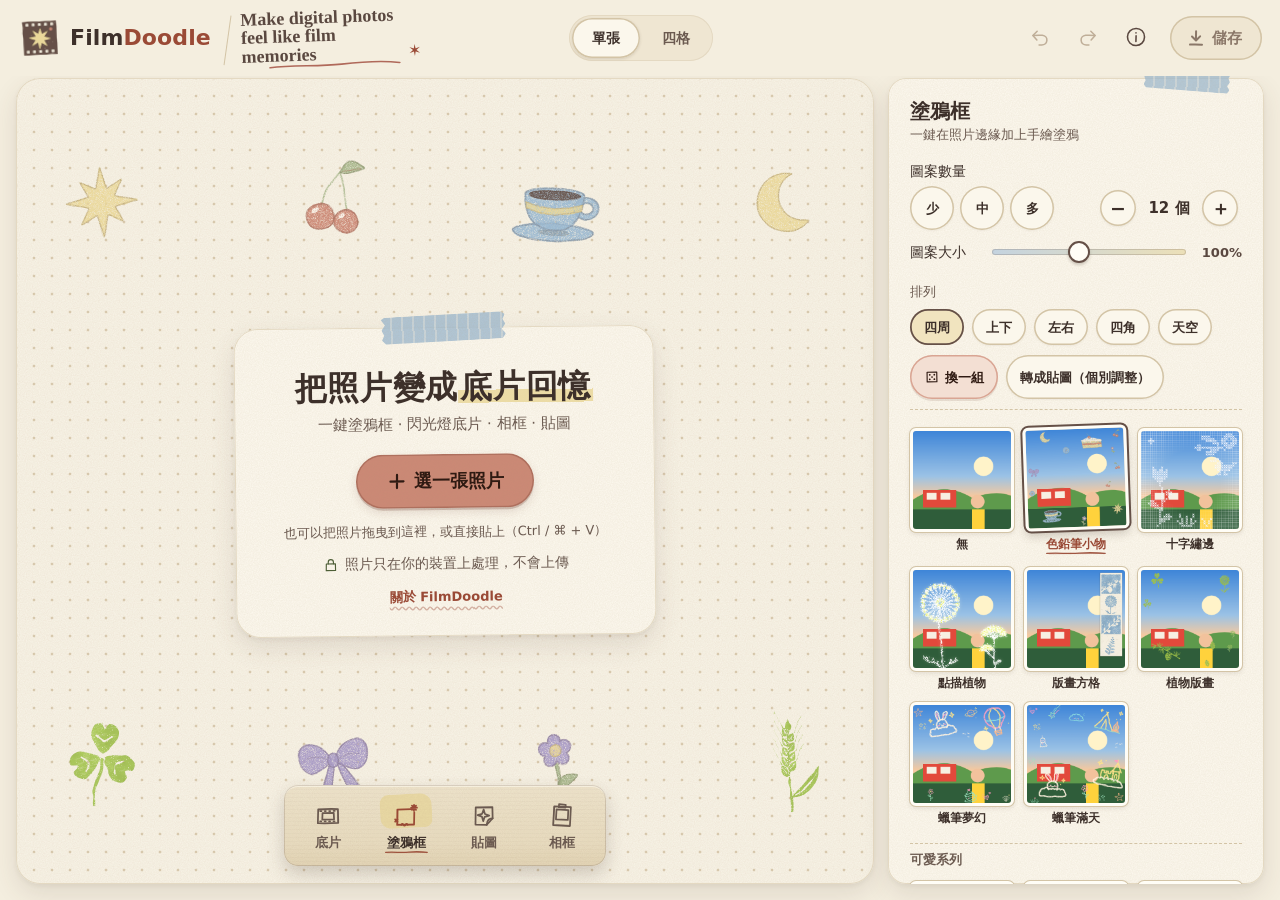
==== film/index.html @ e1dd4614 "Doodle panel on one page with few/medium/many amounts; main tools join the bottom tray on desktop; f" ====
<!doctype html>
<html lang="zh-Hant">
<head>
<meta charset="utf-8">
<meta name="viewport" content="width=device-width, initial-scale=1, viewport-fit=cover">
<meta http-equiv="Content-Security-Policy" content="default-src 'self'; script-src 'self'; style-src 'self' https://fonts.googleapis.com; font-src https://fonts.gstatic.com; img-src 'self' blob: data:; connect-src 'self' https://fonts.googleapis.com https://fonts.gstatic.com; worker-src 'self'; manifest-src 'self'; object-src 'none'; base-uri 'self'; form-action 'none'">
<meta name="referrer" content="no-referrer">
<title>FilmDoodle · 底片塗鴉機</title>
<meta name="description" content="上傳照片，一鍵加上可愛的手繪塗鴉框、閃光燈底片色調、底片相框、四格拍貼，再用紙膠帶像做手帳一樣裝飾。照片只在你的裝置上處理，不會上傳。">
<meta name="theme-color" content="#f4eedf">
<link rel="manifest" href="manifest.webmanifest">
<link rel="icon" href="icons/favicon.svg" type="image/svg+xml">
<link rel="apple-touch-icon" href="icons/apple-touch-icon.png">
<meta name="apple-mobile-web-app-capable" content="yes">
<meta name="mobile-web-app-capable" content="yes">
<meta name="apple-mobile-web-app-status-bar-style" content="default">
<meta name="apple-mobile-web-app-title" content="FilmDoodle">
<link rel="preconnect" href="https://fonts.googleapis.com">
<link rel="preconnect" href="https://fonts.gstatic.com" crossorigin>
<link rel="stylesheet" href="https://fonts.googleapis.com/css2?family=DynaPuff:wght@500;700&family=Chiron+GoRound+TC:wght@500;700&family=Caveat:wght@600&display=swap">
<link rel="stylesheet" href="style.css">
<script type="module" src="js/app.js"></script>
</head>
<body>
<div class="app" id="app" data-has-photo="false" data-mode="single">

  <header class="topbar">
    <a class="brand" href="./" aria-label="FilmDoodle 首頁">
      <svg class="brand-mark" viewBox="0 0 40 40" aria-hidden="true">
        <defs><filter id="bmPrint" x="-4%" y="-4%" width="108%" height="108%"><feTurbulence type="fractalNoise" baseFrequency="1.3" numOctaves="2" seed="5" result="n"/><feDisplacementMap in="SourceGraphic" in2="n" scale="1.2" xChannelSelector="R" yChannelSelector="G" result="d"/><feColorMatrix in="n" values="0 0 0 0 0  0 0 0 0 0  0 0 0 0 0  0 0 0 -3.2 3.4" result="s"/><feComposite in="d" in2="s" operator="in"/></filter></defs>
        <g filter="url(#bmPrint)">
          <path class="bm-block" d="M2.7 3.4L8.5 3.1L14.6 3.3L20.0 3.4L25.6 3.2L31.1 3.5L36.7 3.3L37.1 9.2L36.9 14.2L36.8 20.3L37.1 25.7L37.0 31.0L36.9 37.0L31.0 36.6L25.7 36.9L19.7 36.7L14.6 36.8L8.4 36.9L3.3 36.7L3.3 30.9L3.2 25.9L3.3 20.0L2.8 14.7L3.3 9.1Z"/>
          <g class="bm-holes"><rect x="6.25" y="5.3" width="2.7" height="2.5" rx=".5"/><rect x="12.45" y="5.3" width="2.7" height="2.5" rx=".5"/><rect x="18.65" y="5.3" width="2.7" height="2.5" rx=".5"/><rect x="24.85" y="5.3" width="2.7" height="2.5" rx=".5"/><rect x="31.05" y="5.3" width="2.7" height="2.5" rx=".5"/><rect x="6.25" y="32.3" width="2.7" height="2.5" rx=".5"/><rect x="12.45" y="32.3" width="2.7" height="2.5" rx=".5"/><rect x="18.65" y="32.3" width="2.7" height="2.5" rx=".5"/><rect x="24.85" y="32.3" width="2.7" height="2.5" rx=".5"/><rect x="31.05" y="32.3" width="2.7" height="2.5" rx=".5"/></g>
          <path class="bm-star" d="M20.6 9.9L22.1 15.9L28.1 13.2L24.3 18.8L31.2 21.0L24.2 22.4L27.2 28.4L21.6 24.9L19.3 31.6L17.9 24.5L11.6 27.7L15.5 21.9L8.7 19.6L15.9 18.3L12.8 12.2L18.4 15.8Z"/>
          <circle class="bm-dot" cx="31.2" cy="11.6" r="1.5"/>
        </g>
      </svg>
      <span class="brand-name">Film<b>Doodle</b></span>
      <span class="tagline">Make digital photos feel like film memories <span aria-hidden="true">✶</span></span>
    </a>
    <div class="mode-switch" role="tablist" aria-label="模式">
      <button type="button" role="tab" data-mode="single" aria-selected="true">單張</button>
      <button type="button" role="tab" data-mode="four" aria-selected="false">四格</button>
    </div>
    <div class="top-actions">
      <button class="icon-btn" id="btnUndo" type="button" aria-label="復原" title="復原（Ctrl / ⌘ + Z）" disabled>
        <svg viewBox="0 0 24 24" aria-hidden="true"><path d="M8.6 14.2L4.2 9.3L8.9 4.6"/><path d="M4.6 9.2C8.6 8.9 12 8.8 14.6 9.1C17.9 9.5 19.7 12 19.5 14.6C19.3 17.5 16.9 19.6 13.9 19.6H11"/></svg>
      </button>
      <button class="icon-btn" id="btnRedo" type="button" aria-label="重做" title="重做（Shift + Ctrl / ⌘ + Z）" disabled>
        <svg viewBox="0 0 24 24" aria-hidden="true"><path d="M15.4 14.2L19.8 9.3L15.1 4.6"/><path d="M19.4 9.2C15.4 8.9 12 8.8 9.4 9.1C6.1 9.5 4.3 12 4.5 14.6C4.7 17.5 7.1 19.6 10.1 19.6H13"/></svg>
      </button>
      <button class="icon-btn desktop-only" id="btnInfo" type="button" aria-label="關於 FilmDoodle" title="關於 FilmDoodle">
        <svg viewBox="0 0 24 24" aria-hidden="true"><path d="M12 2.7C17.3 2.5 21.4 6.6 21.3 12.1C21.2 17.4 17.2 21.4 11.9 21.3C6.6 21.2 2.6 17.1 2.7 11.8C2.8 6.7 6.8 2.8 12 2.7Z"/><path d="M12.1 10.8L11.9 17M12 7.4v.1"/></svg>
      </button>
      <button class="primary-btn" id="btnSave" type="button" disabled>
        <svg viewBox="0 0 24 24" aria-hidden="true"><path d="M12.1 3.8L11.9 14.8M7.2 10.2L12 15L16.9 10M4.8 19.9C9.6 19.6 14.4 19.7 19.2 20"/></svg>
        <span>儲存</span>
      </button>
    </div>
  </header>

  <main class="workspace">
    <!-- 主要編輯（電腦：左側直排；手機：底部導覽） -->
    <nav class="rail tabs" role="tablist" aria-label="主要編輯">
      <button role="tab" type="button" data-tab="film" aria-selected="true">
        <svg viewBox="0 0 24 24" aria-hidden="true"><path d="M3.6 6.4C9 6 15 5.8 20.5 6.1L20.8 17.9C15 18.3 9.2 18.4 3.3 18.2Z"/><path d="M7.3 9.6L16.9 9.3L17.2 14.9L7.1 15.2Z"/><path d="M5.4 7.9h.9M9.2 7.8h.9M13 7.8h.9M16.8 7.7h.9M5.3 16.7h.9M9.1 16.7h.9M12.9 16.6h.9M16.7 16.5h.9"/><path class="re" d="M4.1 6.9C9.4 6.5 14.9 6.4 20.1 6.7M20.4 7.4L20.3 17.3"/></svg>
        <span>底片</span></button>
      <button role="tab" type="button" data-tab="doodle" aria-selected="false">
        <svg viewBox="0 0 24 24" aria-hidden="true"><path d="M4.6 6.6L16.6 6.2M19.1 8.9L18.9 19.3L4.4 19.7L4.6 6.6"/><path d="M18.9 2.4L18.8 7.6M16.3 5L21.4 4.9M17.1 3.2L20.6 6.8M20.6 3.2L17.1 6.7"/><path d="M2.7 14.9l2 2M4.7 14.9l-2 2"/><path d="M8 19.6c.6-1 1.2-1 1.8 0s1.2 1 1.8 0 1.2-1 1.8 0"/><path class="re" d="M5.1 7.1L5 19.1M5 19.2L18.4 18.8"/></svg>
        <span>塗鴉框</span></button>
      <button role="tab" type="button" data-tab="sticker" aria-selected="false">
        <svg viewBox="0 0 24 24" aria-hidden="true"><path d="M4.9 4.7L19.2 4.4L19.4 14.1C17.6 16 16.1 17.7 14.3 19.6L4.7 19.4Z"/><path d="M19.4 14.1C16.7 13.9 14.6 15.4 14.3 19.6"/><path d="M11.7 6.4L12.8 10.3L16.5 11.6L12.6 12.7L11.3 16.4L10.2 12.5L6.5 11.2L10.4 10.1Z"/><path class="re" d="M5.4 5.1L18.8 4.9"/></svg>
        <span>貼圖</span></button>
      <button role="tab" type="button" data-tab="frame" aria-selected="false">
        <svg viewBox="0 0 24 24" aria-hidden="true"><path d="M5.4 3.7L19.6 4.4L18.8 20.6L4.4 19.8Z"/><path d="M7.3 6.4L17.4 6.9L17 15.4L6.8 14.9Z"/><path d="M9.5 1.9L15.2 2.4L15 4.9L9.3 4.5Z"/><path class="re" d="M5 4.3L4.7 19.3M5.1 19.4L18.4 20.1"/></svg>
        <span>相框</span></button>
    </nav>

    <section class="stage" id="stage" aria-label="照片預覽">
      <div class="empty" id="empty">
        <canvas class="deco" id="decoCanvas" aria-hidden="true"></canvas>
        <div class="empty-card">
          <div class="empty-single">
            <h1>把照片變成<span>底片回憶</span></h1>
            <p>一鍵塗鴉框 · 閃光燈底片 · 相框 · 貼圖</p>
            <button class="primary-btn big" id="btnPick" type="button">
              <svg viewBox="0 0 24 24" aria-hidden="true"><path d="M12.1 4.8L11.9 19.2M4.9 12.1L19.1 11.9"/></svg>
              <span>選一張照片</span>
            </button>
          </div>
          <div class="empty-four">
            <h1>四格<span>拍貼</span></h1>
            <p>選 4 張照片，排成一條或田字格</p>
            <button class="primary-btn big" id="btnPickFour" type="button">
              <svg viewBox="0 0 24 24" aria-hidden="true"><path d="M5.3 3.2L18.8 3L19 20.9L5.1 21Z"/><path d="M5.2 7.6L18.9 7.4M5.2 12.1L18.9 12M5.1 16.6L19 16.5"/></svg>
              <span>選 4 張照片</span>
            </button>
          </div>
          <p class="hint desktop-only">也可以把照片拖曳到這裡，或直接貼上（Ctrl / ⌘ + V）</p>
          <p class="privacy">
            <svg viewBox="0 0 24 24" aria-hidden="true"><path d="M5.2 10.2L18.8 10L19 19.9L5 20.1Z"/><path d="M8.1 10.1V7.6C8.1 5.2 9.9 3.6 12 3.6C14.2 3.6 15.9 5.3 15.9 7.5V10"/></svg>
            照片只在你的裝置上處理，不會上傳
          </p>
          <button class="link-btn" id="btnAbout" type="button">關於 FilmDoodle</button>
        </div>
      </div>

      <canvas class="view" id="view" hidden></canvas>

      <div class="stage-tools" id="stageTools" hidden>
        <button class="chip-btn" id="btnCompare" type="button" aria-label="按住看原圖">
          <svg viewBox="0 0 24 24" aria-hidden="true"><path d="M12 3.6C16.8 3.4 20.6 7.2 20.5 12.1C20.4 16.8 16.7 20.5 11.9 20.4C7.2 20.3 3.5 16.6 3.6 11.9C3.7 7.3 7.3 3.7 12 3.6Z"/><path d="M12 3.6L11.9 20.4"/><path class="re" d="M13.5 7.1L17.4 5.8M13.4 10.6L19.7 8.6M13.3 14.1L20.2 12M13.3 17.6L18.9 15.8"/></svg>
          <span>按住看原圖</span>
        </button>
      </div>

      <div class="sticker-bar" id="stickerBar" hidden>
        <div class="sticker-actions">
          <button type="button" data-act="color" id="actColor"><span class="color-dot" id="actColorDot"></span><span>顏色</span></button>
          <button type="button" data-act="flip"><svg viewBox="0 0 24 24" aria-hidden="true"><path d="M12 3.2L12.1 20.8"/><path d="M8.2 7.1L3.3 12L8.1 16.9Z"/><path d="M15.8 7.1L20.7 12L15.9 16.9Z"/></svg><span>翻轉</span></button>
          <button type="button" data-act="dup"><svg viewBox="0 0 24 24" aria-hidden="true"><path d="M8.3 8.2L19.8 8L20 19.8L8.1 20Z"/><path d="M15.9 7.9V4.2L4.2 4.1L4.1 15.9H7.9"/></svg><span>複製</span></button>
          <button type="button" data-act="front"><svg viewBox="0 0 24 24" aria-hidden="true"><path d="M12.1 19.3L11.9 5.1M6.1 10.9L12 5L17.9 11"/></svg><span>最上層</span></button>
          <button type="button" data-act="del" class="danger"><svg viewBox="0 0 24 24" aria-hidden="true"><path d="M4.9 7.1C9.6 6.9 14.4 6.9 19.1 7.1M9.9 6.9V4.5L14.1 4.4V6.9M6.9 7.2L8.1 19.9L15.9 20L17.1 7.2"/></svg><span>刪除</span></button>
          <button type="button" data-act="done" class="ok"><svg viewBox="0 0 24 24" aria-hidden="true"><path d="M5 12.6L9.4 17.1L19.1 7.3"/></svg><span>完成</span></button>
        </div>
        <div class="swatches small" id="stickerColors" role="radiogroup" aria-label="貼圖顏色" hidden></div>
      </div>

      <!-- 快速創作：漂浮文具工具列（按鈕由 app.js 依使用者的順序產生） -->
      <div class="stationery-dock">
        <div class="stationery" id="stationery" role="toolbar" aria-label="文具工具列"></div>
      </div>
    </section>

    <aside class="panel" id="panel">
      <div class="panel-head">
        <h2 id="panelTitle">底片</h2>
        <p id="panelHint"></p>
        <button class="panel-close" id="btnPanelClose" type="button" aria-label="收起面板，讓照片大一點">
          <svg viewBox="0 0 24 24" aria-hidden="true"><path d="M6 7.2L12 12.1L18 7M6 13.1L12 18L18 12.9"/></svg><span>收起</span></button>
      </div>
      <div class="tab-body">
        <!-- 底片：底片色調＋常用調整，其他收進「更多」 -->
        <section class="pane" data-pane="film" role="tabpanel">
          <div class="cards" id="presetList"></div>
          <label class="slider">
            <span class="s-label">濃淡</span>
            <input type="range" min="0" max="100" value="100" data-adj="intensity">
            <output>100</output>
          </label>
          <div id="sliderMain" class="slider-list"></div>
          <details class="more">
            <summary>更多調整</summary>
            <div id="sliderMore" class="slider-list"></div>
            <div class="sub">
              <span class="sub-label">漏光樣式</span>
              <div class="chips" id="leakStyles"></div>
            </div>
            <button class="link-btn" id="btnResetAdj" type="button">全部重設</button>
          </details>
          <p class="note">色調為一般底片風格的模擬，非任何廠商官方數值。</p>
        </section>

        <!-- 塗鴉框 -->
        <section class="pane" data-pane="doodle" role="tabpanel" hidden>
          <!-- 選了款式之後的調整（放在最上面，不用捲下去找） -->
          <div class="doodle-opts" id="doodleOpts" hidden>
            <div class="count-row">
              <span class="s-label">圖案數量</span>
              <div class="chips count-presets" id="doodleAmounts" role="radiogroup" aria-label="圖案數量"></div>
              <button class="round-btn" type="button" id="doodleLess" aria-label="少一點">−</button>
              <output id="doodleCountOut" aria-live="polite">20 個</output>
              <button class="round-btn" type="button" id="doodleMore" aria-label="多一點">＋</button>
            </div>
            <label class="slider">
              <span class="s-label">圖案大小</span>
              <input type="range" min="60" max="150" value="100" id="doodleScale">
              <output>100%</output>
            </label>
            <label class="slider">
              <span class="s-label">霓虹光暈</span>
              <input type="range" min="0" max="100" value="0" id="doodleGlow">
              <output>0</output>
            </label>
            <div class="sub" id="doodleLayoutRow">
              <span class="sub-label">排列</span>
              <div class="chips" id="doodleLayouts"></div>
            </div>
            <div class="sub doodle-actions">
              <button class="chip strong" type="button" id="btnDoodleShuffle"><svg viewBox="0 0 24 24" aria-hidden="true"><path d="M4.6 4.9L19.1 4.6L19.4 19.2L4.8 19.4Z"/><path class="pip" d="M8.6 8.7h.1M15.4 8.6h.1M12 12h.1M8.6 15.4h.1M15.5 15.3h.1"/></svg>換一組</button>
              <button class="chip" type="button" id="btnDoodleEdit">轉成貼圖（個別調整）</button>
            </div>
          </div>
          <div class="cards wrap" id="doodleList"></div>
        </section>

        <!-- 貼圖 -->
        <section class="pane" data-pane="sticker" role="tabpanel" hidden>
          <div class="sticker-tools">
            <label class="toggle chip">
              <input type="checkbox" id="glow" checked>
              <span>霓虹光暈</span>
            </label>
            <button class="chip" type="button" id="btnClearStickers">清除全部</button>
          </div>
          <div class="chips" id="stickerCats"></div>
          <div class="sticker-grid" id="stickerGrid"></div>
          <p class="note">想用自己的圖？按文具列的「新增」。紙膠帶也在文具列。</p>
        </section>

        <!-- 相框（單張）／排法（四格）＋日期戳記 -->
        <section class="pane" data-pane="frame" role="tabpanel" hidden>
          <div data-only="single">
            <div class="cards frames" id="frameList"></div>
            <div class="frame-opts" id="frameOpts">
              <div class="sub" id="optColor">
                <span class="sub-label">相框顏色</span>
                <div class="swatches" id="frameColors" role="radiogroup" aria-label="相框顏色"></div>
              </div>
              <div class="sub" id="optCropLink" hidden>
                <span class="sub-label">照片</span>
                <button class="chip" type="button" data-goto="crop">用「裁切」調整大小、角度、取景</button>
              </div>
            </div>
          </div>
          <div data-only="four" hidden>
            <div class="sub">
              <span class="sub-label">排法</span>
              <div class="chips" id="fourLayouts"></div>
            </div>
            <div class="sub">
              <span class="sub-label">照片</span>
              <button class="chip" type="button" data-goto="crop">用「裁切」調整每一格的大小、角度</button>
            </div>
          </div>
          <div class="sub" id="optPaper">
            <span class="sub-label" id="paperLabel">相紙</span>
            <div class="swatches papers" id="paperList" role="radiogroup" aria-label="紙張樣式"></div>
          </div>

          <div class="date-block">
            <label class="switch-row">
              <span><b>相機日期</b><small>拋棄式相機印在角落的橘色日期</small></span>
              <input type="checkbox" id="dateOn" role="switch">
            </label>
            <div class="sub">
              <span class="sub-label">大小</span>
              <div class="chips" id="dateSizes"></div>
            </div>
            <div class="sub">
              <span class="sub-label">顏色</span>
              <div class="chips" id="dateColors"></div>
            </div>
            <details class="more">
              <summary>更多：格式、位置、日期</summary>
              <div class="sub">
                <span class="sub-label">格式</span>
                <div class="chips" id="dateFormats"></div>
              </div>
              <div class="sub">
                <span class="sub-label">位置</span>
                <div class="chips" id="datePos"></div>
              </div>
              <div class="date-row">
                <input type="date" id="dateValue" aria-label="日期">
                <button class="chip" type="button" id="btnDatePhoto">用拍攝日期</button>
              </div>
            </details>
          </div>
        </section>

        <!-- 文具：新增 -->
        <section class="pane" data-pane="add" role="tabpanel" hidden>
          <div data-only="single">
            <button class="primary-btn" type="button" id="btnReplace">
              <svg viewBox="0 0 24 24" aria-hidden="true"><path d="M3.4 5.2L20.6 4.9L20.9 19.1L3.2 19.3Z"/><path d="M12 8.6C13.9 8.6 15.5 10.1 15.5 12C15.5 13.9 13.9 15.5 12 15.5C10.1 15.5 8.5 13.9 8.5 12C8.5 10.1 10.1 8.6 12 8.6Z"/><path d="M8 5L9.5 2.9H14.5L16 5"/></svg>
              <span>選一張照片</span>
            </button>
          </div>
          <div data-only="four" hidden>
            <div class="slots" id="fourSlots"></div>
            <button class="chip" type="button" id="btnFourAll">重選 4 張</button>
          </div>
          <div class="sub">
            <span class="sub-label">自己的圖</span>
            <button class="chip" type="button" id="btnUploadSticker">
              <svg viewBox="0 0 24 24" aria-hidden="true"><path d="M12 16.1L12.1 5.1M7.1 9.9L12 5L16.9 10.1M4.9 19.1C9.6 18.9 14.4 18.9 19.1 19.1"/></svg>上傳成貼圖（去背 PNG 最好）</button>
          </div>
          <p class="note">照片只在你的裝置上處理，不會上傳。 <button class="link-btn inline" type="button" id="btnAbout2">關於 FilmDoodle</button></p>
        </section>

        <!-- 文具：剪刀 -->
        <section class="pane" data-pane="crop" role="tabpanel" hidden>
          <div class="seg" role="tablist" aria-label="裁切方式">
            <button type="button" role="tab" data-crop="frame" aria-selected="true">取景</button>
            <button type="button" role="tab" data-crop="cut" aria-selected="false">剪下形狀</button>
          </div>
          <div id="cropCut" hidden>
            <p class="note first" id="cutHint">沿著想留下的地方畫一圈，就像用剪刀把照片剪下來。</p>
            <button class="primary-btn" type="button" id="btnCutStart">
              <svg viewBox="0 0 24 24" aria-hidden="true"><path d="M6 4.1C7.7 4 9 5.3 9 7C9 8.7 7.7 10 6 10C4.3 10 3 8.7 3 7C3 5.3 4.3 4.1 6 4.1Z"/><path d="M6 14C7.7 14 9 15.3 9 17C9 18.7 7.6 20 5.9 19.9C4.2 19.9 3 18.6 3 16.9C3.1 15.2 4.4 14 6 14Z"/><path d="M8.5 8.6L20.1 18.1M8.6 15.4L20 5.9"/></svg>
              <span>開始剪</span></button>
            <button class="chip" type="button" id="btnCutClear" hidden>恢復方形照片</button>
            <p class="note" id="cutFourNote" data-only="four" hidden>四格的照片可以剪下來做成貼圖。</p>
          </div>
          <div id="cropFrame">
          <p class="note first" id="xfHint">直接在照片上<b>拖曳移動</b>、<b>兩指縮放和轉動</b>；也可以用下面的滑桿。</p>
          <div data-only="single">
            <div class="sub">
              <span class="sub-label">比例</span>
              <div class="chips" id="cropRatios"></div>
            </div>
            <p class="note" id="ratioNote" hidden></p>
          </div>
          <p class="sub-label xf-target" id="xfTarget" data-only="four" hidden>第 1 格</p>
          <label class="slider">
            <span class="s-label">縮放</span>
            <input type="range" min="100" max="400" step="1" value="100" id="xfZoom">
            <output>100%</output>
          </label>
          <label class="slider">
            <span class="s-label">角度</span>
            <input type="range" min="-45" max="45" step="1" value="0" id="xfAngle">
            <output>0°</output>
          </label>
          <div class="sub">
            <button class="chip" id="btnRotate" type="button">
              <svg viewBox="0 0 24 24" aria-hidden="true"><path d="M19.9 11.2C19.6 6.9 16.1 3.9 12 3.9C7.6 3.9 4 7.5 4 12C4 16.4 7.6 20 12.1 20C14.4 20 16.4 19 17.8 17.6M20.1 4.2L19.9 11.1L13.1 11"/></svg>轉 90°</button>
            <button class="chip" id="btnXfReset" type="button">重設</button>
          </div>
          </div>
        </section>

        <!-- 文具：紙膠帶 -->
        <section class="pane" data-pane="tape" role="tabpanel" hidden>
          <div class="tape-grid" id="tapeGrid"></div>
        </section>

      </div>
    </aside>
  </main>
</div>

<input type="file" id="fileInput" accept="image/*" hidden>
<input type="file" id="fourInput" accept="image/*" multiple hidden>
<input type="file" id="slotInput" accept="image/*" hidden>
<input type="file" id="stickerInput" accept="image/png,image/webp,image/gif,image/jpeg" hidden>

<!-- 匯出結果 -->
<dialog class="sheet" id="resultDialog" aria-labelledby="resultTitle">
  <div class="sheet-body">
    <h2 id="resultTitle">沖洗完成</h2>
    <img class="result-img" id="resultImg" alt="完成的照片">
    <p class="note center" id="resultInfo"></p>
    <div class="sheet-actions stack">
      <button class="primary-btn" type="button" id="btnShare" hidden>分享 / 存到相簿</button>
      <a class="primary-btn alt" id="btnDownload" download="filmdoodle.jpg" href="#">下載 JPG</a>
      <button class="ghost-btn" type="button" id="btnCloseResult">繼續編輯</button>
    </div>
    <p class="note center">手機也可以長按上面的圖片直接儲存。<br>匯出的照片已移除 GPS 位置等 EXIF 資訊。</p>
  </div>
</dialog>

<!-- 剪紙台：沿著主體畫一圈 -->
<dialog class="cut-dialog" id="cutDialog" aria-labelledby="cutTitle">
  <div class="cut-top">
    <button class="ghost-btn" type="button" id="btnCutCancel">取消</button>
    <h2 id="cutTitle">剪下</h2>
    <span class="cut-top-r">
    <button class="ghost-btn" type="button" id="btnCutRedo">重畫</button>
    <button class="icon-btn" type="button" id="btnCutUndo" aria-label="上一步" disabled>
      <svg viewBox="0 0 24 24" aria-hidden="true"><path d="M8.6 14.2L4.2 9.3L8.9 4.6"/><path d="M4.6 9.2C8.6 8.9 12 8.8 14.6 9.1C17.9 9.5 19.7 12 19.5 14.6C19.3 17.5 16.9 19.6 13.9 19.6H11"/></svg></button>
    </span>
  </div>
  <div class="cut-cells chips" id="cutCells" hidden></div>
  <div class="cut-stage" id="cutStage">
    <canvas id="cutCanvas"></canvas>
    <p class="cut-tip" id="cutTip">沿著要留的地方畫一圈</p>
  </div>
  <div class="cut-bottom">
    <div class="sub">
      <span class="sub-label">白邊</span>
      <div class="chips" id="cutMargins"></div>
    </div>
    <div class="cut-actions">
      <button class="ghost-btn" type="button" id="btnCutSticker" disabled>做成貼圖</button>
      <button class="primary-btn" type="button" id="btnCutPaste" disabled>貼在手帳紙上</button>
    </div>
  </div>
</dialog>

<!-- 整理文具工具列 -->
<dialog class="sheet" id="toolsDialog" aria-labelledby="toolsTitle">
  <div class="sheet-body">
    <h2 id="toolsTitle">整理文具工具列</h2>
    <p class="note">用 ↑ ↓ 調整順序；不常用的可以先收起來。</p>
    <ol class="tool-order" id="toolOrder"></ol>
    <div class="sheet-actions">
      <button class="ghost-btn" type="button" id="btnToolsReset">恢復預設</button>
      <button class="primary-btn" type="button" id="btnToolsDone">完成</button>
    </div>
  </div>
</dialog>

<!-- 關於 -->
<dialog class="sheet" id="infoDialog" aria-labelledby="infoTitle">
  <div class="sheet-body prose">
    <h2 id="infoTitle">關於 FilmDoodle</h2>
    <p>把手機或相機照片變成底片回憶：選底片色調、一鍵加上手繪塗鴉框、相框或做成四格拍貼，再用底部的文具（紙膠帶、膠水…）像做手帳一樣裝飾。</p>
    <h3>隱私</h3>
    <ul>
      <li>照片只在你的瀏覽器裡處理，沒有伺服器、不會上傳。</li>
      <li>匯出的照片是重新繪製的 JPG，不帶 GPS 位置、相機型號等 EXIF 資訊。</li>
      <li>只記住你上次用的設定（存在這台裝置）。</li>
      <li>字型由 Google Fonts 載入（會連到 Google 的伺服器，但照片不會）。</li>
    </ul>
    <h3>加到主畫面</h3>
    <ul>
      <li><b>iPhone</b>：用 Safari 開，點「分享」→「加入主畫面」。</li>
      <li><b>Android</b>：用 Chrome 開，選單 →「安裝應用程式」。</li>
      <li><b>電腦</b>：Chrome / Edge 網址列右邊的安裝圖示。</li>
    </ul>
    <h3>說明</h3>
    <p>色調為一般底片風格的模擬，非任何廠商官方數值。貼圖與塗鴉圖案皆為原創繪製；顏文字為常見符號組合。</p>
    <p class="muted">Made by <a href="../">Claire Chen</a></p>
    <div class="sheet-actions">
      <button class="primary-btn" type="button" id="btnCloseInfo">好</button>
    </div>
  </div>
</dialog>

<div class="busy" id="busy" hidden>
  <div class="busy-card"><span class="spinner" aria-hidden="true"></span><span id="busyText">沖洗中…</span></div>
</div>
<div class="toast" id="toast" role="status" aria-live="polite" hidden></div>
</body>
</html>
---- film/style.css ----
/* =========================================================
   FilmDoodle · 網站 v8「色鉛筆手帳」
   象牙點點紙＋褪色顏料色票（STYLE.md）：象牙、奶油黃、灰紫、粉藍、鼠尾草、赤陶、巧克力、炭灰
   文字用巧克力色（--ink 系列），對比都 ≥ 4.5:1（見各色旁的註解）
   ========================================================= */
:root {
  /* 文字（對比以 --bg #f4eedf 計） */
  --ink: #3d302a;          /* 主文字 10.96:1 */
  --ink-2: #5a4840;        /* 次文字 7.5:1；--paper-2 6.95 */
  --muted: #6b5a50;        /* 說明文字 5.8:1；--paper-2 5.28、--kraft 4.82 */
  --pink-ink: #9a4a36;     /* 赤陶字（重點）5.33:1；--paper-2 4.97 */
  --danger: #a2392c;       /* 刪除 6.2:1 */
  --sage-ink: #4d5e36;     /* 綠字 6.1:1 */
  --btn-ink: #2f1a12;      /* 赤陶按鈕上的字 5.73:1 */

  /* 紙 */
  --bg: #f4eedf;
  --paper: #fbf7ec;
  --paper-2: #efe6d2;
  --stage: #f7f2e5;
  --line: #e4d9c2;
  --line-2: #d3c4a6;
  --dot: #d9cbb0;
  --kraft: #e8dcc0;

  /* 色票（STYLE.md） */
  --pink: #cb8875;         /* 赤陶 */
  --pink-2: #b0695a;       /* 赤陶（深，外框／焦點） */
  --pink-soft: #f1e4bf;    /* 選中底：淡奶油黃 */
  --coral: #cb8875;
  --coral-2: #d99d89;
  --coral-soft: #f3dfd3;
  --sky: #9cb9d0;
  --sky-soft: #dde7ee;
  --sage: #a6b58a;
  --sage-soft: #e4e9d6;
  --butter: #e9d79a;
  --lilac: #a99bc5;
  --choco: #655047;
  --charcoal: #65645d;
  --pencil: url("data:image/svg+xml,%3Csvg xmlns='http://www.w3.org/2000/svg' viewBox='0 0 60 6' preserveAspectRatio='none'%3E%3Cpath d='M1 3.6C12 2.4 22 4.4 33 3.2S51 2.6 59 3.4' fill='none' stroke='%239a4a36' stroke-width='1.9' stroke-linecap='round' opacity='.9'/%3E%3Cpath d='M3 4.2C16 3.4 30 4.6 44 3.8S55 3.6 58 4' fill='none' stroke='%239a4a36' stroke-width='.9' stroke-linecap='round' opacity='.5'/%3E%3C/svg%3E");

  --shadow-s: 0 1px 2px rgba(80, 60, 48, .08), 0 2px 6px rgba(80, 60, 48, .06);
  --shadow-m: 0 2px 4px rgba(80, 60, 48, .06), 0 10px 26px rgba(80, 60, 48, .12);
  --shadow-l: 0 4px 10px rgba(80, 60, 48, .08), 0 22px 50px rgba(80, 60, 48, .18);

  /* 淡淡紙紋（自製 SVG 雜訊） */
  --grain: url("data:image/svg+xml,%3Csvg xmlns='http://www.w3.org/2000/svg' width='180' height='180'%3E%3Cfilter id='n'%3E%3CfeTurbulence type='fractalNoise' baseFrequency='.85' numOctaves='2' stitchTiles='stitch'/%3E%3CfeColorMatrix values='0 0 0 0 .45 0 0 0 0 .3 0 0 0 0 .18 .16 0 0 0 -.03'/%3E%3C/filter%3E%3Crect width='100%25' height='100%25' filter='url(%23n)'/%3E%3C/svg%3E");
  --dots: radial-gradient(circle, var(--dot) 1.15px, transparent 1.7px);
  /* 紙膠帶（粉藍、帶紙纖維顆粒） */
  --washi: var(--grain) 0 0 / 90px 90px, repeating-linear-gradient(90deg, transparent 0 9px, rgba(244, 238, 223, .35) 9px 11px), rgba(156, 185, 208, .82);
  --washi-edge: polygon(0 8%, 3% 0, 97% 4%, 100% 14%, 98% 30%, 100% 48%, 97% 66%, 100% 84%, 97% 100%, 3% 96%, 0 82%, 2% 64%, 0 46%, 3% 28%);

  --ui: system-ui, -apple-system, "PingFang TC", "Noto Sans TC", "Microsoft JhengHei", sans-serif;
  --round: "Chiron GoRound TC", var(--ui);
  --display: "DynaPuff", "Chiron GoRound TC", var(--ui);
  --hand: "Caveat", "Chiron GoRound TC", cursive;

  /* 版面 */
  --top-h: 52px;
  --dock-h: 70px;
  --pane-h: 168px;
  --rail-w: 92px;
  --panel-w: 360px;
  color-scheme: light;
}

* { box-sizing: border-box; }
[hidden] { display: none !important; }
html, body { margin: 0; height: 100%; }
body {
  background: var(--bg);
  color: var(--ink);
  font: 15px/1.5 var(--ui);
  -webkit-tap-highlight-color: transparent;
  -webkit-text-size-adjust: 100%;
  overscroll-behavior: none;
}
button, input { font: inherit; color: inherit; }
button { cursor: pointer; }
button:disabled { cursor: not-allowed; }
svg { width: 20px; height: 20px; fill: none; stroke: currentColor; stroke-width: 1.7; stroke-linecap: round; stroke-linejoin: round; flex: none; }
svg .fill { fill: currentColor; stroke: none; }
/* 鉛筆重描的第二筆：細、淡 */
svg .re { stroke-width: 1; opacity: .5; }
svg .pip { stroke-width: 2.6; }
a { color: var(--pink-ink); }
:focus-visible { outline: 3px solid var(--pink-2); outline-offset: 2px; }

.app {
  height: 100vh;
  height: 100dvh;
  display: flex;
  flex-direction: column;
  overflow: hidden;
}

/* =========================================================
   頂列
   ========================================================= */
.topbar {
  flex: none;
  position: relative;
  z-index: 6;
  display: grid;
  grid-template-columns: auto minmax(0, 1fr) auto;
  align-items: center;
  gap: 6px;
  min-height: calc(var(--top-h) + env(safe-area-inset-top, 0px));
  padding: calc(4px + env(safe-area-inset-top, 0px)) max(10px, env(safe-area-inset-right, 0px)) 4px max(10px, env(safe-area-inset-left, 0px));
  background: var(--bg);
}
.brand {
  justify-self: start;
  display: flex;
  align-items: center;
  gap: 8px;
  min-height: 44px;
  min-width: 44px;
  color: var(--ink);
  text-decoration: none;
  white-space: nowrap;
}
/* Logo：版畫印的底片格＋八角星（巧克力底、奶油黃星、赤陶小點） */
.brand-mark { width: 36px; height: 36px; overflow: visible; stroke: none; transform: rotate(-3deg); }
.brand-mark .bm-block { fill: var(--choco); }
.brand-mark .bm-holes rect { fill: var(--bg); }
.brand-mark .bm-star { fill: var(--butter); }
.brand-mark .bm-dot { fill: var(--pink); }
.brand-name {
  display: none;
  font: 700 22px/1 var(--display);
  letter-spacing: .005em;
  color: var(--ink);           /* Film：深可可 11:1 */
}
.brand-name b { font-weight: 700; color: var(--pink-ink); } /* Doodle：赤陶 5.33:1 */
.tagline { display: none; }

/* 單張／四格 */
.mode-switch {
  justify-self: center;
  display: inline-flex;
  gap: 2px;
  padding: 3px;
  border-radius: 999px;
  background: var(--paper-2);
  box-shadow: inset 0 0 0 1px var(--line);
  white-space: nowrap;
}
.mode-switch button {
  position: relative;
  border: 0;
  background: transparent;
  color: var(--muted);
  font: 700 14px/1 var(--round);
  min-height: 38px;
  min-width: 52px;
  padding: 0 12px;
  border-radius: 999px;
  white-space: nowrap;
  transition: background .15s, color .15s, box-shadow .15s;
}
.mode-switch button::before { content: ""; position: absolute; inset: -3px 0; }
.mode-switch button[aria-selected="true"] {
  color: var(--ink);
  background: var(--paper);
  box-shadow: 0 1px 3px rgba(80, 60, 48, .16), inset 0 0 0 1.5px var(--line-2);
}
.top-actions { justify-self: end; display: flex; align-items: center; gap: 2px; }

/* =========================================================
   按鈕
   ========================================================= */
.primary-btn, .ghost-btn, .icon-btn {
  position: relative;
  display: inline-flex;
  align-items: center;
  justify-content: center;
  gap: 6px;
  border-radius: 999px;
  border: 0;
  min-height: 44px;
  padding: 0 18px;
  font: 700 15px/1 var(--round);
  text-decoration: none;
  white-space: nowrap;
  transition: transform .15s, background .15s, box-shadow .15s, opacity .15s, color .15s;
}
/* 珊瑚色主要按鈕（儲存、選照片） */
.primary-btn {
  background: var(--grain) 0 0 / 120px 120px, var(--coral);
  color: var(--btn-ink);
  box-shadow: inset 0 0 0 1.5px rgba(101, 48, 34, .28), 0 2px 0 rgba(101, 48, 34, .22), 0 4px 10px rgba(101, 48, 34, .14);
}
.primary-btn svg { stroke-width: 2.4; }
.primary-btn.alt { background: var(--grain) 0 0 / 120px 120px, var(--sky); box-shadow: inset 0 0 0 1.5px rgba(60, 80, 100, .25), 0 2px 0 rgba(60, 80, 100, .18); color: var(--ink); } /* 8.0:1 */
.primary-btn:disabled {
  background: var(--paper-2);
  color: #8a7768;
  box-shadow: inset 0 0 0 1.5px var(--line-2);
}
.primary-btn:not(:disabled):active { transform: translateY(1px) scale(.98); }
.primary-btn.big { min-height: 54px; padding: 0 30px; font-size: 18px; }
.primary-btn.big svg { width: 22px; height: 22px; }
.ghost-btn { background: var(--paper); color: var(--ink); box-shadow: inset 0 0 0 1.5px var(--line-2); }
.ghost-btn:not(:disabled):active { transform: translateY(1px); }
.ghost-btn:disabled { color: #8a7768; background: transparent; box-shadow: inset 0 0 0 1.5px var(--line); }
.icon-btn {
  width: 44px;
  padding: 0;
  background: transparent;
  color: var(--ink-2);
}
.icon-btn svg { width: 22px; height: 22px; }
.icon-btn:not(:disabled):active { background: var(--pink-soft); }
.icon-btn:disabled { color: #bfae98; }

/* =========================================================
   工作區：電腦＝左側主工具｜畫布｜右側面板；手機＝畫布→面板→底部導覽
   ========================================================= */
.workspace {
  flex: 1;
  min-height: 0;
  display: flex;
  flex-direction: column;
}

/* ---------- 畫布：點點手帳紙 ---------- */
.stage {
  flex: 1;
  min-height: 0;
  position: relative;
  display: flex;
  align-items: center;
  justify-content: center;
  overflow: hidden;
  background: var(--grain), var(--dots), var(--stage);
  background-size: 180px 180px, 18px 18px, auto;
  background-position: 0 0, 9px 9px, 0 0;
  box-shadow: inset 0 1px 0 var(--line), inset 0 -1px 0 var(--line);
}
.app[data-has-photo="true"] .stage { padding: 8px 10px calc(var(--dock-h) + 10px); }
/* 照片像貼在手帳上 */
.view {
  display: block;
  touch-action: none;
  border-radius: 3px;
  box-shadow: 0 0 0 1px rgba(80, 60, 48, .06), 0 2px 4px rgba(80, 60, 48, .1), 0 12px 28px rgba(80, 60, 48, .16);
  cursor: default;
  -webkit-user-select: none;
  user-select: none;
}
.view.grab { cursor: grab; }

/* ---------- 空白頁：紙卡＋紙膠帶 ---------- */
.empty {
  position: absolute;
  inset: 0;
  display: grid;
  place-items: center;
  padding: 16px 20px;
}
.deco { position: absolute; inset: 0; width: 100%; height: 100%; pointer-events: none; }
.empty-card {
  position: relative;
  max-width: 340px;
  width: 100%;
  text-align: center;
  padding: 30px 18px 12px;
  border-radius: 20px;
  background: var(--grain), var(--paper);
  background-size: 180px 180px, auto;
  box-shadow: var(--shadow-m), inset 0 0 0 1px var(--line);
  transition: background .15s, transform .15s, box-shadow .15s;
}
/* 上緣的粉紅點點紙膠帶 */
.empty-card::before {
  content: "";
  position: absolute;
  top: -11px;
  left: 50%;
  width: 104px;
  height: 24px;
  margin-left: -52px;
  background: var(--washi);
  clip-path: var(--washi-edge);
  transform: rotate(-3deg);
  opacity: .95;
}
.empty.drag .empty-card { background: var(--pink-soft); box-shadow: var(--shadow-l), inset 0 0 0 2px var(--pink-2); transform: scale(1.02); }
.empty-card h1 {
  margin: 0 0 6px;
  font: 700 26px/1.25 var(--round);
  color: var(--ink);
  letter-spacing: .02em;
}
.empty-card h1 span {
  padding: 0 .08em;
  background: linear-gradient(transparent 58%, rgba(233, 215, 154, .85) 58%, rgba(233, 215, 154, .85) 92%, transparent 92%);
}
.empty-card > div > p, .empty-card > p { margin: 0 0 14px; color: var(--muted); font-size: 14px; text-wrap: balance; }
.empty-card .hint { margin: 14px 0 0; font-size: 13px; }
.privacy {
  display: flex;
  align-items: center;
  justify-content: center;
  gap: 6px;
  margin: 12px 0 0 !important;
  font-size: 12.5px;
  color: var(--muted) !important;
}
.privacy svg { width: 16px; height: 16px; color: var(--sage-ink); }
.link-btn {
  position: relative;
  min-height: 44px;
  border: 0;
  background: none;
  color: var(--pink-ink);
  font: 700 13px/1 var(--round);
  padding: 0 4px;
  text-decoration: underline wavy rgba(154, 74, 54, .4);
  text-underline-offset: 5px;
}
.link-btn.inline { min-height: 0; padding: 0 1px; font: inherit; font-weight: 700; display: inline; vertical-align: baseline; }
.link-btn.inline::before { content: ""; position: absolute; inset: -13px -6px; }

/* ---------- 按住看原圖（照片右上角） ---------- */
.stage-tools {
  position: absolute;
  top: 6px;
  right: 8px;
  display: flex;
  gap: 8px;
  z-index: 3;
}
.chip-btn {
  position: relative;
  display: inline-flex;
  align-items: center;
  justify-content: center;
  gap: 6px;
  height: 38px;
  min-width: 38px;
  padding: 0 9px;
  border: 0;
  border-radius: 999px;
  background: rgba(255, 253, 249, .88);
  color: var(--ink);
  box-shadow: var(--shadow-s), inset 0 0 0 1px var(--line);
  -webkit-backdrop-filter: blur(8px);
  backdrop-filter: blur(8px);
  font: 700 13px/1 var(--round);
  -webkit-user-select: none;
  user-select: none;
  touch-action: none;
}
.chip-btn::before { content: ""; position: absolute; inset: -3px; }
.chip-btn svg { width: 18px; height: 18px; }
.chip-btn span { display: none; }
.chip-btn.on { background: var(--pink-soft); box-shadow: var(--shadow-s), inset 0 0 0 1.5px var(--choco); }

/* ---------- 文具托盤：一根一根文具躺在牛皮紙托盤上 ---------- */
.stationery-dock {
  position: absolute;
  left: 0;
  right: 0;
  bottom: 6px;
  z-index: 4;
  display: flex;
  justify-content: center;
  padding: 0 8px;
  pointer-events: none;
}
.app[data-has-photo="false"] .stationery-dock { display: none; }
.stationery {
  pointer-events: auto;
  position: relative;
  min-width: 0;
  max-width: 100%;
  display: flex;
  align-items: stretch;
  gap: 1px;
  padding: 3px 5px 2px;
  border-radius: 14px;
  /* 不透明的牛皮紙：紙纖維＋淡淡橫向紙紋，邊緣略深像托盤的邊 */
  background:
    var(--grain) 0 0 / 150px 150px,
    repeating-linear-gradient(0deg, rgba(101, 80, 71, .028) 0 1px, transparent 1px 4px),
    linear-gradient(180deg, #ede3cb, var(--kraft) 70%, #e2d4b5);
  box-shadow:
    inset 0 0 0 1px rgba(101, 80, 71, .2),
    inset 0 2px 0 rgba(255, 252, 240, .55),
    inset 0 -3px 6px rgba(101, 80, 71, .1),
    0 1px 0 rgba(101, 80, 71, .12),
    0 8px 18px rgba(60, 44, 34, .2);
  overflow-x: auto;
  overflow-y: hidden;
  scrollbar-width: none;
  overscroll-behavior-x: contain;
  scroll-snap-type: x proximity;
}
.stationery::-webkit-scrollbar { display: none; }
.tool {
  --tilt: -11deg;
  --nudge: 0px;
  position: relative;
  flex: none;
  width: 70px;
  height: 60px;
  padding: 0;
  border: 0;
  border-radius: 10px;
  background: transparent;
  color: var(--ink);
  scroll-snap-align: start;
  -webkit-user-select: none;
  user-select: none;
}
/* 每根文具的角度、位置都不一樣，像隨手放下 */
.tool[data-tool="add"]  { --tilt: -10deg; --nudge: -1px; }
.tool[data-tool="crop"] { --tilt: -14deg; --nudge: 1px; }
.tool[data-tool="tape"] { --tilt: -8deg;  --nudge: 0px; }
.tool[data-tool="glue"] { --tilt: -12deg; --nudge: 2px; }
.tool.tool-edit         { --tilt: -15deg; --nudge: -1px; }
.tool .tool-art {
  position: absolute;
  left: 50%;
  top: 19px;
  display: block;
  width: 64px;
  height: auto;
  aspect-ratio: 160 / 56;
  pointer-events: none;
  transform: translate(-50%, -50%) translateX(var(--nudge)) rotate(var(--tilt));
  filter: drop-shadow(0 1.5px .6px rgba(60, 40, 30, .32)) drop-shadow(1px 2.5px 2px rgba(60, 40, 30, .12));
  transition: transform .2s cubic-bezier(.3, 1.4, .5, 1), filter .2s;
}
/* 標籤：同一條基準線 */
.tool .tool-name {
  position: absolute;
  left: 0;
  right: 0;
  bottom: 4px;
  height: 16px;
  font: 700 12px/16px var(--round);
  color: var(--ink);
  text-align: center;
  white-space: nowrap;
  pointer-events: none;
}
/* 拿起來：往上 6px、轉正、影子拉開；標籤變粗＋鉛筆底線 */
.tool[aria-pressed="true"] .tool-art,
.tool.glued .tool-art {
  transform: translate(-50%, -50%) translateY(-6px) rotate(0deg);
  filter: drop-shadow(0 7px 3px rgba(60, 40, 30, .2)) drop-shadow(0 12px 7px rgba(60, 40, 30, .1));
}
.tool[aria-pressed="true"] .tool-name,
.tool.glued .tool-name {
  font-weight: 900;
  color: #843c2b;           /* 深赤陶：牛皮紙上 5.1:1 */
  -webkit-text-stroke: .25px currentColor;
}
.tool[aria-pressed="true"] .tool-name::after,
.tool.glued .tool-name::after {
  content: "";
  position: absolute;
  left: 50%;
  bottom: -3px;
  width: 40px;
  height: 5px;
  margin-left: -20px;
  background: var(--pencil) center / 100% 100% no-repeat;
}
/* 膠水黏好：鼠尾草綠的字與底線 */
.tool.glued .tool-name { color: var(--sage-ink); }
.tool.glued .tool-name::after { filter: hue-rotate(60deg) saturate(.6); }
/* 按下：往下沉 1px */
.tool:active .tool-art { transform: translate(-50%, -50%) translateX(var(--nudge)) translateY(1px) rotate(var(--tilt)); filter: drop-shadow(0 .5px .4px rgba(60, 40, 30, .35)); }
.tool[aria-pressed="true"]:active .tool-art, .tool.glued:active .tool-art { transform: translate(-50%, -50%) translateY(-5px) rotate(0deg); }
.tool:focus-visible { outline-offset: -2px; }
/* 整理：和文具之間用一條鉛筆虛線隔開 */
.tool-edit { width: 62px; margin-left: 5px; }
.tool-edit::before {
  content: "";
  position: absolute;
  left: -3px;
  top: 10px;
  bottom: 10px;
  border-left: 1.5px dashed rgba(101, 80, 71, .3);
}
.tool-edit .tool-art { width: 50px; }
/* 提示泡泡（電腦 hover／鍵盤焦點） */
.tool::after { display: none; }

/* ---------- 選中貼圖時的動作列（手機：取代文具列的位置） ---------- */
.sticker-bar {
  position: absolute;
  left: 8px;
  right: 8px;
  bottom: 5px;
  z-index: 5;
  display: flex;
  flex-direction: column-reverse;
  max-width: 460px;
  margin: 0 auto;
  padding: 4px;
  border-radius: 16px;
  background: var(--grain) 0 0 / 150px 150px, var(--paper);
  box-shadow: inset 0 0 0 1px rgba(101, 80, 71, .18), 0 8px 22px rgba(60, 44, 34, .18), 0 1px 3px rgba(60, 44, 34, .1);
}
.app[data-selected="true"] .stationery-dock { display: none; }
.sticker-actions { display: flex; justify-content: space-between; gap: 2px; }
.sticker-bar .swatches.small { padding: 6px 4px 8px; border-bottom: 1.5px dashed var(--line-2); margin-bottom: 4px; justify-content: flex-start; }
.color-dot { width: 20px; height: 20px; border-radius: 50%; box-shadow: inset 0 0 0 1.5px rgba(74, 49, 40, .45); }
.sticker-actions button {
  flex: 1;
  display: flex;
  flex-direction: column;
  align-items: center;
  justify-content: center;
  gap: 2px;
  min-height: 50px;
  min-width: 44px;
  padding: 3px 0;
  border: 0;
  border-radius: 12px;
  background: transparent;
  font: 700 12px/1.2 var(--round);
  color: var(--ink);
}
.sticker-actions button:active { background: var(--paper-2); }
.sticker-actions button svg { color: var(--ink-2); }
.sticker-actions .danger, .sticker-actions .danger svg { color: var(--danger); }
.sticker-actions .ok { background: var(--sage-soft); color: var(--sage-ink); box-shadow: inset 0 0 0 1.5px var(--sage); border-radius: 12px; }
.sticker-actions .ok svg { color: var(--sage-ink); stroke-width: 2.6; }

/* =========================================================
   選項面板
   ========================================================= */
.panel {
  flex: none;
  position: relative;
  z-index: 3;
  display: flex;
  flex-direction: column;
  background: var(--paper);
  box-shadow: 0 -1px 0 var(--line);
}
.panel-head {
  display: flex;
  align-items: baseline;
  gap: 8px;
  min-width: 0;
  padding: 8px max(16px, env(safe-area-inset-right, 0px)) 0 max(16px, env(safe-area-inset-left, 0px));
}
.panel-head h2 { flex: none; margin: 0; font: 700 15px/22px var(--round); color: var(--ink); }
.panel-head p {
  flex: 1;
  min-width: 0;
  margin: 0;
  font-size: 12px;
  line-height: 22px;
  color: var(--muted);
  white-space: nowrap;
  overflow: hidden;
  text-overflow: ellipsis;
}
.tab-body {
  height: var(--pane-h);
  overflow-y: auto;
  overscroll-behavior: contain;
  -webkit-overflow-scrolling: touch;
}
.pane { padding: 8px max(16px, env(safe-area-inset-right, 0px)) 14px max(16px, env(safe-area-inset-left, 0px)); }
.note { margin: 10px 0 0; font-size: 12.5px; color: var(--muted); line-height: 1.5; }
.note b { color: var(--ink-2); }
.note.center { text-align: center; }
.note.first, .sub.first { margin-top: 0; }

/* ---------- 主要編輯（手機：底部導覽） ---------- */
.rail {
  order: 9;
  flex: none;
  display: flex;
  padding: 2px max(6px, env(safe-area-inset-right, 0px)) env(safe-area-inset-bottom, 0px) max(6px, env(safe-area-inset-left, 0px));
  background: var(--paper);
  box-shadow: 0 -1px 0 var(--line);
  position: relative;
  z-index: 4;
}
.rail button {
  position: relative;
  isolation: isolate;
  flex: 1;
  display: flex;
  flex-direction: column;
  align-items: center;
  justify-content: center;
  gap: 2px;
  min-height: 54px;
  padding: 4px 0 3px;
  border: 0;
  border-radius: 16px;
  background: transparent;
  color: var(--muted);
  font: 700 12px/1.2 var(--round);
}
.rail button svg { width: 24px; height: 24px; stroke-width: 1.5; }
/* 選中：圖示下一塊淡奶油黃色鉛筆塗色（不是泡泡）＋字下鉛筆底線 */
.rail button::before {
  content: "";
  position: absolute;
  z-index: -1;
  top: 5px;
  left: 50%;
  width: 46px;
  height: 26px;
  margin-left: -23px;
  border-radius: 9px 12px 8px 11px;
  background: var(--grain) 0 0 / 90px 90px, rgba(233, 215, 154, .75);
  opacity: 0;
  transform: rotate(-3deg) scale(.7);
  transition: opacity .15s, transform .15s;
}
.rail button > span { position: relative; }
.rail button[aria-selected="true"] { color: var(--ink); }
.rail button[aria-selected="true"] svg { color: var(--pink-ink); }
.rail button[aria-selected="true"]::before { opacity: 1; transform: rotate(-3deg); }
.rail button[aria-selected="true"] > span::after {
  content: "";
  position: absolute;
  left: -2px;
  right: -2px;
  bottom: -3px;
  height: 4px;
  background: var(--pencil) center / 100% 100% no-repeat;
}

/* ---------- cards（底片／塗鴉／相框） ---------- */
.cards {
  display: flex;
  gap: 10px;
  overflow-x: auto;
  padding: 8px 6px 6px;
  margin: -4px -6px 0;
  scroll-snap-type: x proximity;
  scrollbar-width: none;
}
.cards::-webkit-scrollbar { display: none; }
.card {
  position: relative;
  flex: none;
  width: 76px;
  display: flex;
  flex-direction: column;
  align-items: center;
  gap: 5px;
  padding: 0;
  border: 0;
  background: none;
  scroll-snap-align: start;
  color: var(--muted);
  text-align: center;
}
/* 縮圖像一張小相片：白邊＋柔和陰影 */
.card canvas {
  display: block;
  width: 76px;
  height: 76px;
  border-radius: 6px;
  border: 3px solid #fffdf6;
  background: var(--paper-2);
  box-shadow: 0 0 0 1px var(--line-2), 0 2px 5px rgba(60, 44, 34, .12);
  transition: transform .18s, box-shadow .15s;
}
.card .c-name { font: 700 12px/1.25 var(--round); color: var(--ink); }
.card .c-sub { font-size: 10.5px; line-height: 1.2; color: var(--muted); }
.card[aria-pressed="true"] canvas {
  box-shadow: 0 0 0 2px var(--choco), 0 5px 10px rgba(60, 44, 34, .22);
  transform: rotate(-2deg) translateY(-2px);
}
.card[aria-pressed="true"] .c-name { color: var(--pink-ink); background: var(--pencil) center bottom / 100% 4px no-repeat; padding-bottom: 3px; }
.frames .card { width: 84px; }
.frames .card canvas { width: 84px; height: 76px; }

/* ---------- 滑桿 ---------- */
.slider {
  display: grid;
  grid-template-columns: 64px 1fr 44px;
  align-items: center;
  gap: 10px;
  min-height: 44px;
}
.s-label { font: 500 13.5px/1.3 var(--round); color: var(--ink); }
.slider output { text-align: right; font: 700 13px/1 var(--round); color: var(--ink-2); font-variant-numeric: tabular-nums; }
input[type="range"] {
  -webkit-appearance: none;
  appearance: none;
  width: 100%;
  height: 44px;
  background: transparent;
  margin: 0;
  touch-action: pan-y;
}
input[type="range"]::-webkit-slider-runnable-track {
  height: 6px;
  border-radius: 6px;
  background: linear-gradient(90deg, #c4d3df, #ece0b8);
  box-shadow: inset 0 0 0 1px rgba(101, 80, 71, .22);
}
input[type="range"]::-moz-range-track {
  height: 6px;
  border-radius: 6px;
  background: linear-gradient(90deg, #c4d3df, #ece0b8);
}
input[type="range"]::-webkit-slider-thumb {
  -webkit-appearance: none;
  width: 22px; height: 22px; margin-top: -8px;
  border-radius: 50%;
  background: #fffdf6;
  border: 2px solid var(--choco);
  box-shadow: 0 2px 3px rgba(60, 44, 34, .22);
}
input[type="range"]::-moz-range-thumb {
  width: 17px; height: 17px;
  border-radius: 50%;
  background: #fffdf6;
  border: 2px solid var(--choco);
}
input[type="range"]:disabled { opacity: .45; cursor: not-allowed; }
input[type="range"]:disabled::-webkit-slider-thumb { border-color: var(--line-2); }
.slider:has(input:disabled) .s-label, .slider:has(input:disabled) output { opacity: .5; }

/* ---------- chips ---------- */
.chips { display: flex; flex-wrap: wrap; gap: 8px; }
.chip {
  position: relative;
  display: inline-flex;
  align-items: center;
  justify-content: center;
  gap: 5px;
  min-height: 36px;
  min-width: 44px;
  padding: 0 14px;
  border-radius: 999px;
  border: 0;
  background: var(--paper);
  color: var(--ink);
  font: 700 13px/1 var(--round);
  white-space: nowrap;
  box-shadow: inset 0 0 0 1.5px var(--line-2), 0 1px 2px rgba(80, 60, 48, .06);
  transition: background .12s, transform .12s, box-shadow .12s;
}
/* 看起來 36px、可點範圍 44px */
.chip::before { content: ""; position: absolute; inset: -4px -2px; }
.chip svg { width: 16px; height: 16px; }
.chip:not(:disabled):active { transform: translateY(1px); }
.chip[aria-pressed="true"] {
  background: var(--pink-soft);
  color: var(--ink);
  box-shadow: inset 0 0 0 1.75px var(--choco);
}
.chip.strong {
  background: var(--coral-soft);
  color: var(--btn-ink);
  box-shadow: inset 0 0 0 1.5px #d9a593, 0 2px 0 rgba(101, 48, 34, .12);
}
.chip:disabled {
  background: transparent;
  color: #8a7768;
  box-shadow: inset 0 0 0 1.5px var(--line);
  border: 0;
  opacity: .7;
  text-decoration: line-through rgba(138, 119, 104, .6);
}
.chip.date-chip { font-family: var(--display); font-weight: 500; letter-spacing: .04em; }
.chip .dot { width: 12px; height: 12px; border-radius: 50%; box-shadow: 0 0 0 1.5px rgba(74, 49, 40, .35); }
.toggle { cursor: pointer; }
.toggle input { accent-color: var(--choco); margin: 0; width: 16px; height: 16px; }

.sub { display: flex; align-items: center; gap: 8px 10px; margin-top: 10px; flex-wrap: wrap; }
.sub-label { font: 500 13px/1.3 var(--round); color: var(--muted); min-width: 56px; }
.xf-target { margin: 8px 0 0; font-weight: 700; color: var(--pink-ink); }
.field { display: flex; align-items: center; gap: 10px; margin-top: 10px; }
.field input, .date-row input[type="date"] {
  flex: 1;
  min-width: 0;
  height: 44px;
  padding: 0 14px;
  border-radius: 14px;
  border: 1.5px solid var(--line-2);
  background: var(--paper-2);
  color: var(--ink);
  font-size: 16px;
}
.date-row { display: flex; gap: 8px; margin-top: 10px; align-items: center; }
.date-row input[type="date"] { max-width: 200px; }

/* ---------- 色票 ---------- */
.swatches { display: flex; flex-wrap: wrap; gap: 10px; }
.swatch {
  position: relative;
  flex: none;
  width: 34px;
  height: 34px;
  border-radius: 50%;
  border: 0;
  padding: 0;
  box-shadow: inset 0 0 0 2px #fffdf6, 0 0 0 1.5px var(--line-2);
  transition: transform .12s, box-shadow .12s;
}
.swatch::before { content: ""; position: absolute; inset: -5px; }
.swatch[aria-checked="true"] {
  box-shadow: inset 0 0 0 2px #fffdf6, 0 0 0 2px var(--choco), 0 2px 5px rgba(60, 44, 34, .25);
  transform: scale(1.08);
}
.swatch[aria-checked="true"]::after { display: none; }
.swatches.small { flex-wrap: nowrap; overflow-x: auto; scrollbar-width: none; gap: 12px; }
.swatches.small::-webkit-scrollbar { display: none; }
.swatches.small .swatch { width: 32px; height: 32px; }
.swatches.small .swatch::before { inset: -6px; }
.swatches.small .swatch::after { display: none; }
.swatches.small-row { flex-wrap: nowrap; overflow-x: auto; scrollbar-width: none; padding: 6px 4px; margin: -6px -4px; gap: 12px; }
.swatches.small-row::-webkit-scrollbar { display: none; }
.swatches.small-row .swatch { width: 32px; height: 32px; }
.swatches.small-row .swatch::before { inset: -6px; }
.swatches.small-row .swatch::after { display: none; }
.swatches.papers .swatch { border-radius: 11px; }

/* ---------- 開關 ---------- */
.switch-row {
  display: flex;
  align-items: center;
  justify-content: space-between;
  gap: 12px;
  min-height: 44px;
  cursor: pointer;
}
.switch-row b { font: 700 14.5px/1.3 var(--round); }
.switch-row small { display: block; color: var(--muted); font-size: 12px; }
.switch-row input {
  -webkit-appearance: none;
  appearance: none;
  flex: none;
  width: 50px; height: 30px;
  border-radius: 999px;
  background: var(--paper-2);
  box-shadow: inset 0 0 0 1.5px var(--line-2);
  position: relative;
  transition: background .15s;
  margin: 0;
  cursor: pointer;
}
.switch-row input::after {
  content: "";
  position: absolute;
  top: 3px; left: 3px;
  width: 24px; height: 24px;
  border-radius: 50%;
  background: #fff;
  box-shadow: 0 1px 3px rgba(80, 60, 48, .3);
  transition: transform .15s;
}
.switch-row input:checked { background: #7f8f62; box-shadow: none; }
.switch-row input:checked::after { transform: translateX(20px); }

/* ---------- 貼圖 ---------- */
.sticker-tools { display: flex; gap: 8px; overflow-x: auto; scrollbar-width: none; padding: 4px 2px 6px; margin: -4px -2px 0; }
.sticker-tools::-webkit-scrollbar { display: none; }
.sticker-tools .chip, .sticker-tools .toggle { min-height: 40px; }
#stickerCats { flex-wrap: nowrap; overflow-x: auto; scrollbar-width: none; padding: 4px 2px 10px; margin: 0 -2px; }
#stickerCats::-webkit-scrollbar { display: none; }
#stickerCats .chip { padding: 0 12px; font-size: 12.5px; }
.sticker-grid {
  display: grid;
  grid-template-columns: repeat(auto-fill, minmax(58px, 1fr));
  gap: 8px;
}
/* 一般貼圖：牛皮紙／粉彩色紙，白色、奶油色貼圖也看得到 */
.sticker-grid button {
  aspect-ratio: 1;
  border: 0;
  border-radius: 14px;
  padding: 6px;
  display: grid;
  place-items: center;
  background: var(--grain), #e6d9bd;
  background-size: 180px 180px, auto;
  box-shadow: inset 0 0 0 1px rgba(160, 120, 90, .18), 0 1px 3px rgba(80, 60, 48, .1);
  transition: transform .15s;
}
.sticker-grid button:nth-child(4n+2) { background-color: #dcd3e4; }
.sticker-grid button:nth-child(4n+3) { background-color: #d6dcc6; }
.sticker-grid button:nth-child(4n) { background-color: #cfdbe4; }
.sticker-grid button:active { transform: scale(.92); }
.sticker-grid canvas { width: 100%; height: 100%; display: block; }
/* 印章、便條紙：淺色方格紙（印章是深色墨水） */
.sticker-grid.paperish button,
.sticker-grid.paperish button:nth-child(n) {
  background:
    linear-gradient(rgba(156, 185, 208, .4) 1px, transparent 1px) 0 0 / 10px 10px,
    linear-gradient(90deg, rgba(156, 185, 208, .4) 1px, transparent 1px) 0 0 / 10px 10px,
    #fffdf8;
  box-shadow: inset 0 0 0 1px var(--line-2), 0 1px 3px rgba(80, 60, 48, .08);
}

/* ---------- 紙膠帶 ---------- */
.tape-grid { display: grid; grid-template-columns: repeat(auto-fill, minmax(104px, 1fr)); gap: 8px; }
.tape-grid button {
  display: flex;
  flex-direction: column;
  align-items: center;
  gap: 2px;
  min-height: 44px;
  padding: 6px 4px 6px;
  border: 0;
  border-radius: 14px;
  background: var(--paper);
  box-shadow: inset 0 0 0 1px var(--line-2), 0 1px 3px rgba(80, 60, 48, .08);
  font: 700 12px/1.2 var(--round);
  color: var(--ink);
  transition: transform .15s;
}
.tape-grid canvas { width: 100%; max-width: 120px; height: auto; aspect-ratio: 5 / 2; display: block; }
.tape-grid button:active { transform: scale(.95); }

/* ---------- 塗鴉：圖案數量 − N 個 ＋ ---------- */
.count-row { display: flex; align-items: center; gap: 4px; min-height: 44px; margin-top: 2px; }
.count-row .s-label { width: 64px; flex: none; }
.count-row output { min-width: 46px; text-align: center; font: 700 15px/1 var(--round); color: var(--ink); font-variant-numeric: tabular-nums; }
.count-row .chip { margin-left: auto; min-height: 40px; }
/* 看起來 36px、可點範圍 44px */
.round-btn {
  position: relative;
  z-index: 0;
  flex: none;
  width: 44px; height: 44px; padding: 4px; border: 0; border-radius: 50%;
  background: transparent; font: 700 19px/1 var(--round); color: var(--ink);
  display: grid; place-items: center;
}
.round-btn::before {
  content: "";
  position: absolute;
  inset: 4px;
  z-index: -1;
  border-radius: 50%;
  background: var(--paper);
  box-shadow: inset 0 0 0 1.5px var(--line-2), 0 1px 2px rgba(80, 60, 48, .08);
}
.round-btn:not(:disabled):active::before { background: var(--pink-soft); }
.round-btn:disabled { color: #b9a08f; opacity: .45; }
details.more { margin-top: 8px; border-top: 1.5px dashed var(--line-2); padding-top: 2px; }
details.more summary {
  display: flex;
  align-items: center;
  gap: 8px;
  min-height: 44px;
  cursor: pointer;
  font: 700 13px/1.3 var(--round);
  color: var(--ink-2);
  list-style: none;
}
details.more summary::-webkit-details-marker { display: none; }
details.more summary::before {
  content: "+";
  flex: none;
  width: 22px; height: 22px;
  border-radius: 6px 8px 5px 7px;
  background: var(--pink-soft);
  color: var(--ink);
  font: 700 15px/22px var(--ui);
  text-align: center;
}
details.more[open] summary::before { content: "−"; }

/* ---------- 四格 ---------- */
.app[data-mode="four"] .empty-single, .app[data-mode="single"] .empty-four { display: none; }
.slots { display: grid; grid-template-columns: repeat(4, 1fr); gap: 8px; margin-bottom: 8px; }
.slot {
  position: relative;
  aspect-ratio: 4 / 3;
  min-height: 44px;
  border-radius: 12px;
  border: 2px dashed var(--line-2);
  background: var(--paper-2);
  padding: 0;
  overflow: hidden;
  display: grid;
  place-items: center;
}
.slot:has(canvas) { border: 3px solid #fff; box-shadow: 0 0 0 1px var(--line-2), 0 2px 5px rgba(80, 60, 48, .12); }
.slot canvas { width: 100%; height: 100%; object-fit: cover; display: block; }
.slot-plus { font: 700 22px/1 var(--round); color: var(--muted); }
.slot-no {
  position: absolute;
  left: 3px; top: 3px;
  min-width: 19px; height: 19px;
  border-radius: 10px;
  background: var(--paper);
  color: var(--ink);
  font: 700 11px/19px var(--round);
  text-align: center;
  box-shadow: 0 1px 2px rgba(80, 60, 48, .25);
}
.date-block { margin-top: 12px; padding-top: 8px; border-top: 1.5px dashed var(--line-2); }

/* =========================================================
   對話框
   ========================================================= */
dialog.sheet {
  width: min(460px, calc(100% - 24px));
  max-height: calc(100dvh - 24px);
  padding: 0;
  border: 0;
  border-radius: 18px;
  background: var(--grain), var(--paper);
  background-size: 180px 180px, auto;
  color: var(--ink);
  box-shadow: var(--shadow-l);
}
dialog.sheet::before {
  content: "";
  position: absolute;
  top: 0;
  left: 50%;
  width: 96px;
  height: 18px;
  margin-left: -48px;
  background: var(--washi);
  clip-path: var(--washi-edge);
}
dialog.sheet::backdrop { background: rgba(46, 38, 33, .38); -webkit-backdrop-filter: blur(3px); backdrop-filter: blur(3px); }
.sheet-body { padding: 28px 18px 18px; display: flex; flex-direction: column; gap: 10px; }
.sheet-body h2 { margin: 0; font: 700 20px/1.3 var(--round); color: var(--ink); }
.sheet-body > .note { margin-top: -4px; }
.sheet-actions { display: flex; gap: 8px; justify-content: flex-end; margin-top: 6px; }
.sheet-actions.stack { flex-direction: column; gap: 10px; }
.sheet-actions.stack > * { width: 100%; min-height: 48px; }
.result-img {
  display: block;
  max-width: 100%;
  max-height: 52dvh;
  margin: 4px auto 0;
  border-radius: 4px;
  box-shadow: 0 0 0 1px rgba(80, 60, 48, .08), 0 10px 26px rgba(80, 60, 48, .2);
  -webkit-touch-callout: default;
}
.prose h3 { margin: 8px 0 0; font: 700 15px/1.3 var(--round); color: var(--pink-ink); }
.prose h3::before { content: "✶ "; }
.prose p, .prose ul { margin: 0; color: var(--ink-2); font-size: 14px; }
.prose ul { padding-left: 20px; }
.prose li + li { margin-top: 2px; }
.prose li::marker { color: var(--pink); }
.muted { color: var(--muted) !important; }

/* 整理文具工具列 */
.tool-order { list-style: none; margin: 0; padding: 0; display: flex; flex-direction: column; gap: 6px; }
.tool-order li {
  display: flex;
  align-items: center;
  gap: 2px;
  min-height: 52px;
  padding: 3px 6px 3px 8px;
  border-radius: 12px;
  background: var(--grain) 0 0 / 150px 150px, var(--kraft);
  box-shadow: inset 0 0 0 1px rgba(101, 80, 71, .18);
}
.tool-order .t-art { flex: none; width: 58px; height: 40px; margin-right: 6px; display: grid; place-items: center; }
.tool-order .t-art canvas { display: block; width: 54px; height: auto; aspect-ratio: 160 / 56; transform: rotate(-10deg); filter: drop-shadow(0 1.5px .6px rgba(60, 40, 30, .3)); }
.tool-order li:nth-child(2n) .t-art canvas { transform: rotate(-13deg); }
.tool-order li:nth-child(3n) .t-art canvas { transform: rotate(-8deg); }
.tool-order .t-name { flex: 1; min-width: 0; font: 700 14.5px/1.2 var(--round); color: var(--ink); }
.tool-order .toggle {
  position: relative;
  display: inline-flex;
  align-items: center;
  gap: 5px;
  min-height: 44px;
  padding: 0 6px 0 4px;
  font: 700 13px/1 var(--round);
  color: var(--ink-2);
}
.tool-order .toggle input { width: 18px; height: 18px; }
.tool-order .toggle:has(input:disabled) { opacity: .5; cursor: not-allowed; }
.tool-order .use-btn { min-width: 44px; padding: 0 12px; background: var(--coral-soft); color: var(--btn-ink); box-shadow: inset 0 0 0 1.5px #d9a593; }
.tool-order li.off { background: transparent; box-shadow: inset 0 0 0 1.5px var(--line); border: 0; }
.tool-order li.off .t-art { opacity: .45; filter: grayscale(.6); }
.tool-order li.off .t-name { color: var(--muted); }

/* =========================================================
   忙碌提示＋toast
   ========================================================= */
.busy {
  position: fixed;
  inset: 0;
  z-index: 50;
  display: grid;
  place-items: center;
  background: rgba(74, 49, 40, .22);
  -webkit-backdrop-filter: blur(3px);
  backdrop-filter: blur(3px);
}
.busy-card {
  display: flex;
  align-items: center;
  gap: 12px;
  padding: 16px 24px;
  border-radius: 999px;
  background: var(--paper);
  box-shadow: var(--shadow-l);
  color: var(--ink);
  font: 700 15px/1 var(--round);
}
.spinner {
  width: 24px; height: 24px;
  border-radius: 50%;
  background: conic-gradient(var(--pink), var(--butter), var(--sage), var(--sky), var(--lilac), var(--pink));
  -webkit-mask: radial-gradient(farthest-side, transparent calc(100% - 5px), #000 calc(100% - 5px));
  mask: radial-gradient(farthest-side, transparent calc(100% - 5px), #000 calc(100% - 5px));
  animation: spin .9s linear infinite;
}
@keyframes spin { to { transform: rotate(360deg); } }
.toast {
  position: fixed;
  left: 50%;
  top: calc(var(--top-h) + 10px + env(safe-area-inset-top, 0px)); /* 手機：照片上方，不蓋到底下的日期與工具列 */
  transform: translateX(-50%);
  width: max-content;
  max-width: calc(100% - 28px);
  z-index: 60;
  display: flex;
  align-items: center;
  justify-content: center;
  gap: 10px;
  padding: 10px 16px;
  border-radius: 14px;
  background: #3a2f29;
  color: #f4eedf;
  font: 700 14px/1.4 var(--round);
  box-shadow: 0 10px 28px rgba(74, 49, 40, .3);
  text-align: center;
}
.toast::before { content: "✶"; color: var(--butter); flex: none; }
/* 提示不擋手指：只有「復原」按鈕可以點 */
.toast { pointer-events: none; }
.toast-act { pointer-events: auto; }
.toast-act {
  position: relative;
  flex: none;
  min-height: 32px;
  padding: 0 14px;
  border: 0;
  border-radius: 999px;
  background: var(--pink-soft);
  color: var(--ink);
  font: 700 13.5px/1 var(--round);
}
.toast-act::before { content: ""; position: absolute; inset: -6px -4px; }

.desktop-only { display: none; }

/* =========================================================
   手機尺寸細節
   ========================================================= */
@media (max-width: 899px) {
  /* 選項收起來：只留底部導覽，照片變大 */
  .app[data-panel="closed"] .panel { display: none; }
  /* 面板圓角露出底下同一張點點紙（不重疊，照片不會少高度） */
  .workspace { background: var(--dots), var(--stage); background-size: 18px 18px, auto; background-position: 9px 9px, 0 0; }
  .stage { box-shadow: inset 0 1px 0 var(--line); }
  .app[data-panel="closed"] .rail { border-radius: 20px 20px 0 0; box-shadow: 0 -1px 0 var(--line), 0 -8px 20px rgba(80, 60, 48, .07); }
  .panel { border-radius: 20px 20px 0 0; box-shadow: 0 -1px 0 var(--line), 0 -8px 20px rgba(80, 60, 48, .07); }
  .toast { font-size: 13.5px; padding: 9px 14px; }
}
@media (min-height: 740px) and (max-width: 899px) {
  :root { --pane-h: 196px; }
}
@media (min-width: 560px) and (max-width: 899px) {
  .brand-name { display: inline; }
}
@media (max-width: 340px) {
  .brand { display: none; }
}
@media (max-width: 480px) {
  .topbar .primary-btn { padding: 0 14px 0 12px; gap: 4px; }
  .empty-card h1 { font-size: 24px; }
  .primary-btn.big { min-height: 50px; font-size: 17px; padding: 0 26px; }
}
@media (max-width: 380px) {
  .topbar { gap: 4px; padding-left: max(8px, env(safe-area-inset-left, 0px)); padding-right: max(8px, env(safe-area-inset-right, 0px)); }
  .mode-switch button { min-width: 44px; padding: 0 9px; font-size: 13.5px; }
  .topbar .primary-btn { padding: 0 12px 0 10px; }
}
@media (max-height: 700px) and (max-width: 899px) {
  .empty-card { padding: 24px 16px 6px; }
  .empty-card h1 { font-size: 22px; margin-bottom: 4px; }
  .empty-card > div > p { margin-bottom: 10px; font-size: 13px; }
  .primary-btn.big { min-height: 48px; }
  .privacy { margin-top: 8px !important; }
}

/* =========================================================
   電腦（≥ 900px）：頂列／左側主工具｜畫布｜右側面板
   ========================================================= */
@media (min-width: 900px) {
  :root { --top-h: 64px; --dock-h: 86px; }
  .desktop-only { display: block; }
  .topbar {
    grid-template-columns: minmax(0, 1fr) auto minmax(0, 1fr);
    gap: 12px;
    padding: 8px 18px 8px 20px;
  }
  .brand { gap: 10px; }
  .brand-mark { width: 40px; height: 40px; }
  .brand-name { display: inline; }
  .mode-switch button { min-width: 68px; min-height: 40px; }
  .top-actions { gap: 4px; }
  .top-actions .primary-btn { margin-left: 8px; padding: 0 20px 0 16px; }

  .workspace {
    display: grid;
    grid-template-columns: var(--rail-w) minmax(0, 1fr) var(--panel-w);
    gap: 14px;
    padding: 2px 16px 16px 0;
  }

  /* 左側主工具 */
  .rail {
    order: 0;
    flex-direction: column;
    gap: 6px;
    padding: 10px 8px;
    background: transparent;
    box-shadow: none;
  }
  .rail button {
    flex: none;
    min-height: 68px;
    gap: 5px;
    border-radius: 18px;
    font-size: 13px;
    transition: background .15s, color .15s;
  }
  .rail button svg { width: 28px; height: 28px; }
  .rail button::before { top: 6px; width: 52px; height: 34px; margin-left: -26px; }

  /* 畫布：一張點點手帳紙 */
  .stage {
    border-radius: 24px;
    box-shadow: inset 0 0 0 1px var(--line), var(--shadow-m);
  }
  .app[data-has-photo="true"] .stage { padding: 68px 36px calc(var(--dock-h) + 40px); }
  .stage-tools { top: 14px; left: 16px; right: auto; }
  .chip-btn { height: 40px; padding: 0 14px 0 11px; }
  .chip-btn span { display: inline; }
  .empty { padding: 24px; }
  .empty-card { max-width: 420px; padding: 40px 30px 18px; border-radius: 24px; transform: rotate(-.6deg); }
  .empty.drag .empty-card { transform: rotate(-.6deg) scale(1.02); }
  .empty-card::before { width: 124px; height: 28px; margin-left: -62px; top: -13px; }
  .empty-card h1 { font-size: 32px; }
  .empty-card > div > p { font-size: 15px; margin-bottom: 18px; }

  /* 文具托盤：畫布底部中間 */
  .stationery-dock { bottom: 18px; padding: 0 16px; }
  .stationery { gap: 2px; padding: 4px 10px 3px; border-radius: 16px; overflow: visible; }
  .tool { width: 96px; height: 76px; }
  .tool .tool-art { width: 80px; top: 25px; }
  .tool .tool-name { bottom: 6px; font-size: 13px; }
  .tool[aria-pressed="true"] .tool-name::after, .tool.glued .tool-name::after { width: 46px; margin-left: -23px; }
  .tool-edit { width: 80px; margin-left: 8px; }
  .tool-edit::before { left: -5px; top: 14px; bottom: 14px; }
  .tool-edit .tool-art { width: 62px; }
  .tool::after {
    content: attr(data-tip);
    display: block;
    position: absolute;
    bottom: calc(100% + 14px);
    left: 50%;
    width: max-content;
    max-width: 230px;
    padding: 7px 11px;
    border-radius: 10px;
    background: #3a2f29;
    color: #f4eedf;
    font: 700 12.5px/1.35 var(--round);
    text-align: center;
    white-space: normal;
    box-shadow: 0 6px 16px rgba(46, 38, 33, .25);
    opacity: 0;
    transform: translate(-50%, 4px);
    transition: opacity .15s, transform .15s;
    pointer-events: none;
  }
  .tool:first-child::after { left: 0; transform: translate(0, 4px); }
  .tool:last-child::after { left: auto; right: 0; transform: translate(0, 4px); }
  .tool:hover::after, .tool:focus-visible::after { opacity: 1; transform: translate(-50%, 0); }
  .tool:first-child:hover::after, .tool:first-child:focus-visible::after,
  .tool:last-child:hover::after, .tool:last-child:focus-visible::after { transform: none; }

  /* 貼圖動作列：畫布上方，不擋文具列 */
  .sticker-bar { top: 10px; bottom: auto; left: 50%; right: auto; width: min(440px, calc(100% - 24px)); transform: translateX(-50%); flex-direction: column; }
  .sticker-bar .swatches.small { border-bottom: 0; border-top: 1.5px dashed var(--line-2); margin: 4px 0 0; padding: 8px 4px 4px; justify-content: center; }
  .app[data-selected="true"] .stationery-dock { display: flex; }

  /* 右側面板：一張紙卡，上緣貼紙膠帶 */
  .panel {
    min-height: 0;
    border-radius: 18px;
    background: var(--grain), var(--paper);
    background-size: 180px 180px, auto;
    box-shadow: inset 0 0 0 1px var(--line), var(--shadow-m);
  }
  .panel::before {
    content: "";
    position: absolute;
    top: -9px;
    right: 34px;
    width: 86px;
    height: 22px;
    background: var(--washi);
    clip-path: var(--washi-edge);
    transform: rotate(4deg);
    opacity: .9;
    pointer-events: none;
  }
  .panel-head { display: block; padding: 20px 22px 6px; }
  .panel-head h2 { font-size: 20px; line-height: 1.3; }
  .panel-head p { margin-top: 2px; font-size: 13px; line-height: 1.45; white-space: normal; }
  .tab-body { height: auto; flex: 1; min-height: 0; border-radius: 0 0 18px 18px; }
  .pane { padding: 10px 22px 22px; }
  .cards { flex-wrap: wrap; overflow: visible; gap: 14px 10px; margin: -4px 0 0; padding: 8px 0 6px; }
  .card { width: calc((100% - 20px) / 3); }
  .card canvas, .frames .card canvas { width: 100%; height: auto; aspect-ratio: 1; }
  .frames .card { width: calc((100% - 20px) / 3); }
  .frames .card canvas { aspect-ratio: 9 / 8; }
  .sticker-tools { flex-wrap: wrap; overflow: visible; }
  #stickerCats { flex-wrap: wrap; overflow: visible; }
  .sticker-grid { grid-template-columns: repeat(5, 1fr); }
  .slider { grid-template-columns: 72px 1fr 46px; }
  .count-row .s-label { width: 72px; }

  /* 提示：畫布上緣中間（不和文具列的提示泡泡打架）；選中貼圖時上緣是動作列，改到文具列上方 */
  .toast {
    left: calc(var(--rail-w) + 14px + (100% - var(--rail-w) - var(--panel-w) - 44px) / 2);
    top: calc(var(--top-h) + 14px);
    max-width: min(520px, calc(100% - var(--rail-w) - var(--panel-w) - 164px));
  }
  .app[data-selected="true"] ~ .toast { top: auto; bottom: calc(var(--dock-h) + 52px); }
}
@media (min-width: 900px) and (max-width: 1099px) {
  /* 畫布比較窄：「按住看原圖」只留圖示，讓出上緣給提示 */
  .chip-btn { padding: 0 9px; }
  .chip-btn span { display: none; }
}
@media (min-width: 900px) and (max-width: 1023px) {
  :root { --rail-w: 84px; --panel-w: 320px; }
  .tool { width: 84px; height: 72px; }
  .tool .tool-art { width: 70px; top: 23px; }
  .tool-edit { width: 70px; }
  .card, .frames .card { width: calc((100% - 10px) / 2); }
}
@media (min-width: 1100px) {
  :root { --rail-w: 96px; --panel-w: 376px; }
}
@media (min-width: 1000px) {
  /* 手寫標語＋粉紅手畫底線 */
  .tagline {
    position: relative;
    display: block;
    max-width: 196px;
    margin-left: 6px;
    padding: 0 22px 5px 14px;
    font: 600 18px/1.02 var(--hand);
    color: var(--ink-2);
    white-space: normal;
    transform: rotate(-2deg);
  }
  .tagline::before {
    content: "";
    position: absolute;
    left: 0;
    top: 4px;
    bottom: 6px;
    border-left: 1.5px solid var(--line-2);
    transform: rotate(10deg);
  }
  .tagline::after {
    content: "";
    position: absolute;
    left: 40px;
    right: 22px;
    bottom: 0;
    height: 7px;
    background: url("data:image/svg+xml,%3Csvg xmlns='http://www.w3.org/2000/svg' viewBox='0 0 120 8' preserveAspectRatio='none'%3E%3Cpath d='M2 5.5C22 2.5 44 6.5 66 4.2S104 2 118 4.6' fill='none' stroke='%23b0695a' stroke-width='1.8' stroke-linecap='round'/%3E%3C/svg%3E") center / 100% 100% no-repeat;
  }
  .tagline span { position: absolute; right: 2px; bottom: 6px; color: var(--pink-ink); font: 16px/1 var(--ui); } /* 赤陶 5.33:1 */
}
@media (min-width: 1300px) {
  .tagline { max-width: 214px; font-size: 19px; }
  .app[data-has-photo="true"] .stage { padding-left: 48px; padding-right: 48px; }
}

@media (hover: hover) {
  .card:hover canvas { transform: translateY(-2px); }
  .card[aria-pressed="true"]:hover canvas { transform: rotate(-2deg) translateY(-2px); }
  .chip:not(:disabled):not([aria-pressed="true"]):not(.strong):hover { background: var(--paper-2); }
  .chip.strong:hover { background: #eed2c3; }
  .sticker-grid button:hover, .tape-grid button:hover { transform: translateY(-2px) rotate(-2deg); }
  .ghost-btn:not(:disabled):hover { background: var(--paper-2); }
  .icon-btn:not(:disabled):hover { background: var(--pink-soft); color: var(--ink); }
  .primary-btn:not(:disabled):hover { filter: brightness(1.04); }
  .rail button:not([aria-selected="true"]):hover { background: var(--paper-2); color: var(--ink); }
  .mode-switch button:not([aria-selected="true"]):hover { color: var(--ink); }
  /* 滑過：文具被手指碰一下，微微抬起（不轉正，和選中分得出來） */
  .tool:not([aria-pressed="true"]):not(.glued):hover .tool-art { transform: translate(-50%, -50%) translateX(var(--nudge)) translateY(-2px) rotate(var(--tilt)); filter: drop-shadow(0 3px 1.5px rgba(60, 40, 30, .26)); }
  .round-btn:not(:disabled):hover::before { background: var(--paper-2); }
}
@media (prefers-reduced-motion: reduce) {
  * { transition: none !important; }
  .sticker-grid button:hover, .tape-grid button:hover, .card:hover canvas { transform: none !important; }
  .spinner { animation-duration: 2.4s; }
}

/* 面板標題的「收起」（只在手機；電腦的面板一直開著） */
.panel-close {
  display: none;
  flex: none;
  align-items: center;
  gap: 2px;
  margin-left: auto;
  min-height: 44px;
  margin-top: -11px;
  margin-bottom: -11px;
  padding: 0 4px 0 10px;
  border: 0;
  background: transparent;
  color: var(--muted);
  font: 700 12.5px/1 var(--round);
}
.panel-close svg { width: 16px; height: 16px; }
@media (max-width: 899px) {
  .panel-close { display: inline-flex; }
}

/* QA：貼圖面板的「霓虹光暈」開關也要 44px */
.sticker-tools .chip, .sticker-tools .toggle { min-height: 44px; }

/* =========================================================
   第六版：裁切面板的「取景／剪下形狀」、剪紙台、可愛系列
   ========================================================= */
/* 兩段切換：像兩張索引標籤，選中的是白紙、底下有鉛筆線 */
.seg {
  display: flex;
  gap: 3px;
  padding: 3px;
  margin: 2px 0 10px;
  border-radius: 12px;
  background: var(--paper-2);
  box-shadow: inset 0 0 0 1px var(--line);
}
.seg button {
  position: relative;
  flex: 1;
  min-height: 40px;
  border: 0;
  border-radius: 9px;
  background: transparent;
  color: var(--muted);
  font: 700 13.5px/1 var(--round);
}
.seg button::before { content: ""; position: absolute; inset: -2px 0; }
.seg button[aria-selected="true"] {
  background: var(--grain) 0 0 / 120px 120px, #fffdf6;
  color: var(--ink);
  box-shadow: inset 0 0 0 1px var(--line-2), 0 1px 2px rgba(80, 60, 48, .14);
}
.seg button[aria-selected="true"]::after {
  content: "";
  position: absolute;
  left: 50%;
  bottom: 6px;
  width: 36px;
  height: 4px;
  margin-left: -18px;
  background: var(--pencil) center / 100% 100% no-repeat;
}
#cropCut .primary-btn { margin: 4px 0 10px; }

/* 可愛系列：收在「更多」裡，打開後換行排成小格 */
details.cute-group { margin-top: 6px; }
details.cute-group summary { color: var(--ink-2); }
.cards.wrap {
  flex-wrap: wrap;
  overflow: visible;
  gap: 12px 10px;
  margin: 2px 0 6px;
  padding: 6px 0 4px;
}
.cards.wrap .card { width: calc((100% - 30px) / 4); }
.cards.wrap .card canvas { width: 100%; height: auto; aspect-ratio: 1; }
.cards.wrap .card .c-name { font-size: 11.5px; }

/* 剪紙台：暗色切割墊工作台＋奶油色底部面板 */
.cut-dialog {
  width: 100vw; height: 100dvh; max-width: none; max-height: none; margin: 0; padding: 0; border: 0;
  background:
    linear-gradient(rgba(244, 238, 223, .045) 1px, transparent 1px) 0 0 / 24px 24px,
    linear-gradient(90deg, rgba(244, 238, 223, .045) 1px, transparent 1px) 0 0 / 24px 24px,
    var(--grain) 0 0 / 180px 180px,
    #2e2b27;
  color: #f4eedf;
  display: none; flex-direction: column;
}
.cut-dialog[open] { display: flex; }
.cut-dialog::backdrop { background: rgba(30, 26, 22, .62); }
.cut-top {
  display: grid;
  grid-template-columns: 1fr auto 1fr;
  align-items: center;
  gap: 8px;
  padding: calc(6px + env(safe-area-inset-top, 0px)) max(10px, env(safe-area-inset-right, 0px)) 6px max(10px, env(safe-area-inset-left, 0px));
}
.cut-top h2 { margin: 0; font: 700 16px/1 var(--round); color: #f4eedf; letter-spacing: .08em; }  /* 12.2:1 */
.cut-top .ghost-btn {
  justify-self: start;
  min-height: 44px;
  padding: 0 14px;
  background: transparent;
  color: #f4eedf;
  box-shadow: inset 0 0 0 1.5px rgba(244, 238, 223, .35);
}
.cut-top .icon-btn { justify-self: end; color: #f4eedf; background: transparent; box-shadow: inset 0 0 0 1.5px rgba(244, 238, 223, .35); }
.cut-top .icon-btn:disabled { color: rgba(244, 238, 223, .35); box-shadow: inset 0 0 0 1.5px rgba(244, 238, 223, .15); }
.cut-cells { padding: 0 12px 6px; justify-content: center; }
.cut-cells .chip { background: rgba(244, 238, 223, .1); color: #f4eedf; box-shadow: inset 0 0 0 1.5px rgba(244, 238, 223, .3); }
.cut-cells .chip[aria-pressed="true"] { background: var(--pink-soft); color: var(--ink); box-shadow: inset 0 0 0 1.75px var(--butter); }
.cut-stage { position: relative; flex: 1; min-height: 0; touch-action: none; }
.cut-stage canvas { display: block; touch-action: none; }
.cut-tip {
  position: absolute; left: 50%; top: 12px; transform: translateX(-50%) rotate(-1deg);
  margin: 0; padding: 8px 16px 9px;
  background: var(--washi);
  color: var(--ink);
  font: 700 14px/1.3 var(--round);
  clip-path: var(--washi-edge);
  pointer-events: none; white-space: nowrap;
}
.cut-bottom {
  padding: 12px max(16px, env(safe-area-inset-right, 0px)) calc(12px + env(safe-area-inset-bottom, 0px)) max(16px, env(safe-area-inset-left, 0px));
  background: var(--grain) 0 0 / 180px 180px, var(--paper);
  color: var(--ink);
  border-radius: 18px 18px 0 0;
  box-shadow: 0 -6px 18px rgba(0, 0, 0, .25);
}
.cut-bottom .sub { margin-top: 0; }
.cut-bottom .sub .chip:last-child { margin-left: auto; }
.cut-actions { display: flex; gap: 10px; margin-top: 12px; }
.cut-actions > * { flex: 1; min-height: 48px; }
.cut-actions > [hidden] { display: none; }
@media (min-width: 900px) {
  .cut-dialog { width: min(1040px, 92vw); height: min(780px, 90vh); margin: auto; border-radius: 18px; overflow: hidden; box-shadow: 0 30px 80px rgba(0, 0, 0, .4); }
  .cut-top { padding: 10px 14px; }
  .cut-bottom { display: flex; align-items: center; gap: 16px; border-radius: 0; padding: 14px 20px; }
  .cut-bottom .sub { flex: 1; }
  .cut-bottom .sub .chip:last-child { margin-left: 4px; }
  .cut-actions { margin: 0; flex: none; }
  .cut-actions > * { flex: none; padding: 0 24px; }
  .cards.wrap .card { width: calc((100% - 20px) / 3); }
}

/* 互動審查：剪紙台的「重畫」在上方，白邊按鈕 44px */
.cut-top-r { display: flex; gap: 8px; align-items: center; }
#cutMargins .chip { min-height: 44px; }

/* 第六版之二：塗鴉框面板整合成一頁 */
.cards.wrap { flex-wrap: wrap; overflow: visible; }
.cards-divider { flex-basis: 100%; margin: 6px 0 0; padding-top: 8px; border-top: 1.5px dashed var(--line-2, #d9c9b0); font: 700 12.5px/1.3 var(--round); color: var(--muted); }
.doodle-opts { margin-bottom: 12px; padding-bottom: 10px; border-bottom: 1.5px dashed var(--line-2, #d9c9b0); }
.count-row { flex-wrap: wrap; gap: 6px; }
.count-presets { flex-wrap: nowrap; gap: 6px; }
.count-presets .chip { min-width: 44px; min-height: 44px; justify-content: center; }
.count-presets .chip[aria-checked="true"] { background: var(--sel, #f3e3b8); border-color: var(--ink-2); font-weight: 700; }
.doodle-actions { gap: 8px; }
.doodle-actions .chip { min-height: 44px; }

/* 第六版之二：電腦上主要編輯放進底部托盤（同一條），不再放左邊 */
@media (min-width: 900px) {
  .workspace { grid-template-columns: minmax(0, 1fr) var(--panel-w); padding-left: 16px; }
  .stationery-dock { gap: 10px; align-items: stretch; }
  .app[data-has-photo="false"] .stationery-dock { display: flex; }
  .app[data-has-photo="false"] #stationery { display: none; }
  .stationery-dock .rail {
    order: 0;
    pointer-events: auto;
    flex-direction: row;
    gap: 2px;
    padding: 3px 6px 2px;
    border-radius: 14px;
    background:
      var(--grain) 0 0 / 150px 150px,
      repeating-linear-gradient(0deg, rgba(101, 80, 71, .028) 0 1px, transparent 1px 4px),
      linear-gradient(180deg, #ede3cb, var(--kraft) 70%, #e2d4b5);
    box-shadow:
      inset 0 0 0 1px rgba(101, 80, 71, .2),
      inset 0 2px 0 rgba(255, 252, 240, .55),
      0 8px 18px rgba(60, 44, 34, .2);
  }
  .stationery-dock .rail button { flex: none; width: 76px; min-height: 76px; border-radius: 12px; font-size: 13px; }
  .stationery-dock .rail button svg { width: 28px; height: 28px; }
}
.count-row .s-label { flex-basis: 100%; width: auto; }
.count-row .count-presets { margin-right: auto; }
/* 手機：款式在最上面一排橫向滑動，下面才是數量與大小（面板很矮） */
@media (max-width: 899px) {
  .pane[data-pane="doodle"] { display: flex; flex-direction: column; }
  .pane[data-pane="doodle"][hidden] { display: none; }
  #doodleList { order: -1; flex-wrap: nowrap; overflow-x: auto; scrollbar-width: none; margin-bottom: 8px; }
  #doodleList::-webkit-scrollbar { display: none; }
  #doodleList .cards-divider { flex: none; flex-basis: auto; align-self: center; margin: 0 2px; padding: 0 0 0 8px; border-top: 0; border-left: 1.5px dashed var(--line-2, #d9c9b0); writing-mode: vertical-rl; }
  .doodle-opts { border-bottom: 0; margin-bottom: 0; }
}
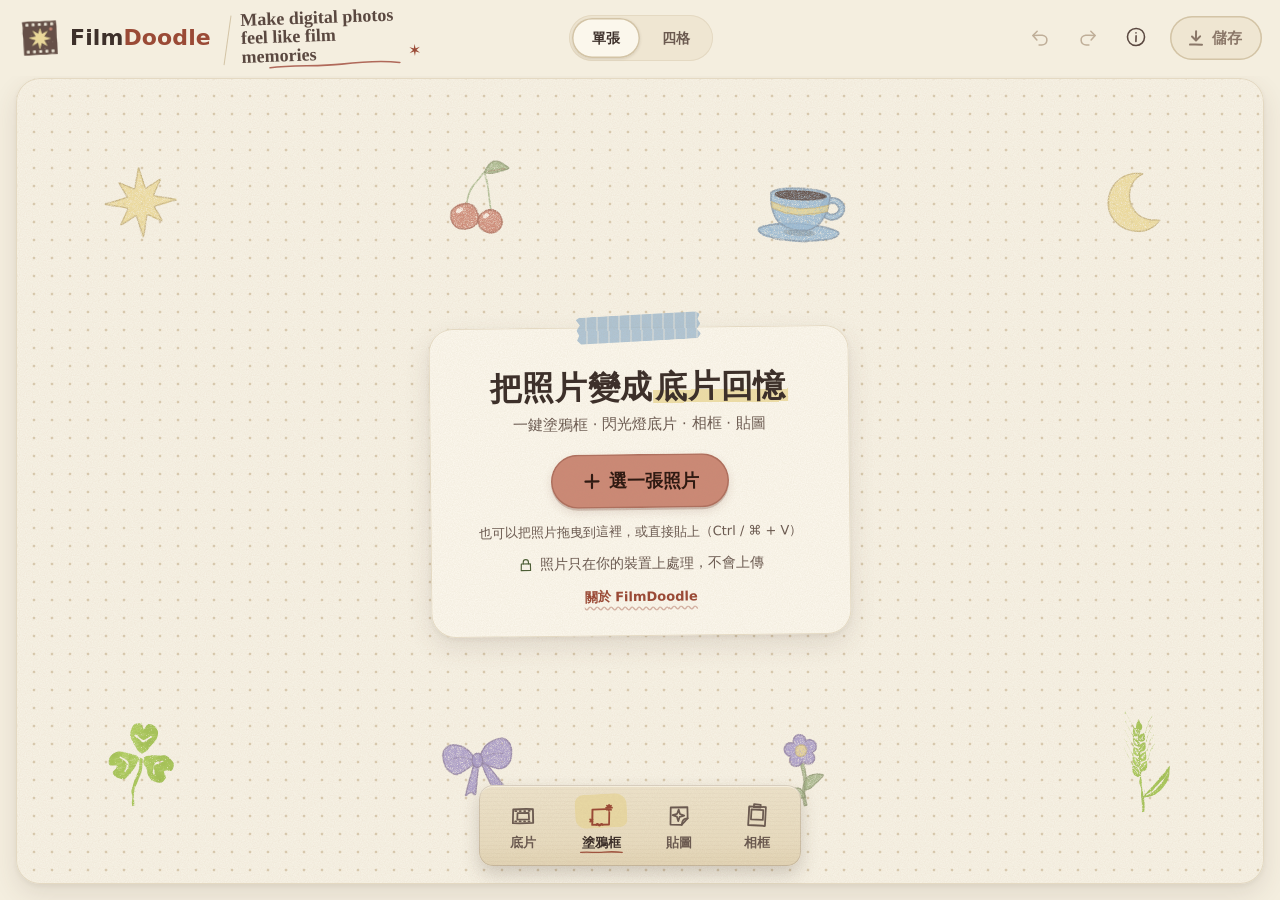
==== commit f33a7839: "Floating tool windows on desktop; Add window holds cutting (import or this photo) with history; draw" ====
--- a/film/index.html
+++ b/film/index.html
@@ -137,7 +137,7 @@
         <h2 id="panelTitle">底片</h2>
         <p id="panelHint"></p>
         <button class="panel-close" id="btnPanelClose" type="button" aria-label="收起面板，讓照片大一點">
-          <svg viewBox="0 0 24 24" aria-hidden="true"><path d="M6 7.2L12 12.1L18 7M6 13.1L12 18L18 12.9"/></svg><span>收起</span></button>
+          <svg viewBox="0 0 24 24" aria-hidden="true"><path d="M6.2 6.4L17.6 17.8M17.8 6.2L6.4 17.6"/></svg><span>收起</span></button>
       </div>
       <div class="tab-body">
         <!-- 底片：底片色調＋常用調整，其他收進「更多」 -->
@@ -281,28 +281,24 @@
             <div class="slots" id="fourSlots"></div>
             <button class="chip" type="button" id="btnFourAll">重選 4 張</button>
           </div>
-          <div class="sub">
-            <span class="sub-label">自己的圖</span>
-            <button class="chip" type="button" id="btnUploadSticker">
-              <svg viewBox="0 0 24 24" aria-hidden="true"><path d="M12 16.1L12.1 5.1M7.1 9.9L12 5L16.9 10.1M4.9 19.1C9.6 18.9 14.4 18.9 19.1 19.1"/></svg>上傳成貼圖（去背 PNG 最好）</button>
-          </div>
+          <h3 class="win-sub">剪貼</h3>
+          <div class="add-cut">
+            <button class="chip strong" type="button" id="btnUploadSticker">
+              <svg viewBox="0 0 24 24" aria-hidden="true"><path d="M12 16.1L12.1 5.1M7.1 9.9L12 5L16.9 10.1M4.9 19.1C9.6 18.9 14.4 18.9 19.1 19.1"/></svg>匯入圖片來剪</button>
+            <button class="chip" type="button" id="btnCutStart" data-only="single">
+              <svg viewBox="0 0 24 24" aria-hidden="true"><circle cx="6" cy="7" r="3"/><circle cx="6" cy="17" r="3"/><path d="M8.5 8.5L20 18M8.5 15.5L20 6"/></svg>剪這張照片</button>
+            <button class="chip" type="button" id="btnCutCell" data-only="four" hidden>
+              <svg viewBox="0 0 24 24" aria-hidden="true"><circle cx="6" cy="7" r="3"/><circle cx="6" cy="17" r="3"/><path d="M8.5 8.5L20 18M8.5 15.5L20 6"/></svg>剪四格裡的照片</button>
+            <button class="chip" type="button" id="btnCutClear" hidden>恢復方形照片</button>
+          </div>
+          <p class="note" id="cutHint">匯入的圖會打開剪紙台：手繪一圈或一點一點點出形狀，剪好變成貼圖。</p>
+          <h3 class="win-sub">剪過的</h3>
+          <div class="sticker-grid cut-history" id="cutHistory"></div>
           <p class="note">照片只在你的裝置上處理，不會上傳。 <button class="link-btn inline" type="button" id="btnAbout2">關於 FilmDoodle</button></p>
         </section>
 
         <!-- 文具：剪刀 -->
         <section class="pane" data-pane="crop" role="tabpanel" hidden>
-          <div class="seg" role="tablist" aria-label="裁切方式">
-            <button type="button" role="tab" data-crop="frame" aria-selected="true">取景</button>
-            <button type="button" role="tab" data-crop="cut" aria-selected="false">剪下形狀</button>
-          </div>
-          <div id="cropCut" hidden>
-            <p class="note first" id="cutHint">沿著想留下的地方畫一圈，就像用剪刀把照片剪下來。</p>
-            <button class="primary-btn" type="button" id="btnCutStart">
-              <svg viewBox="0 0 24 24" aria-hidden="true"><path d="M6 4.1C7.7 4 9 5.3 9 7C9 8.7 7.7 10 6 10C4.3 10 3 8.7 3 7C3 5.3 4.3 4.1 6 4.1Z"/><path d="M6 14C7.7 14 9 15.3 9 17C9 18.7 7.6 20 5.9 19.9C4.2 19.9 3 18.6 3 16.9C3.1 15.2 4.4 14 6 14Z"/><path d="M8.5 8.6L20.1 18.1M8.6 15.4L20 5.9"/></svg>
-              <span>開始剪</span></button>
-            <button class="chip" type="button" id="btnCutClear" hidden>恢復方形照片</button>
-            <p class="note" id="cutFourNote" data-only="four" hidden>四格的照片可以剪下來做成貼圖。</p>
-          </div>
           <div id="cropFrame">
           <p class="note first" id="xfHint">直接在照片上<b>拖曳移動</b>、<b>兩指縮放和轉動</b>；也可以用下面的滑桿。</p>
           <div data-only="single">
@@ -333,6 +329,10 @@
 
         <!-- 文具：紙膠帶 -->
         <section class="pane" data-pane="tape" role="tabpanel" hidden>
+          <div class="sub first">
+            <span class="sub-label">材質</span>
+            <div class="chips" id="tapeMats" role="radiogroup" aria-label="膠帶材質"></div>
+          </div>
           <div class="tape-grid" id="tapeGrid"></div>
         </section>
 
@@ -379,10 +379,19 @@
   </div>
   <div class="cut-bottom">
     <div class="sub">
+      <span class="sub-label">剪法</span>
+      <div class="seg cut-modes" role="radiogroup" aria-label="剪法">
+        <button type="button" role="radio" data-cutmode="draw" aria-checked="true">手繪一圈</button>
+        <button type="button" role="radio" data-cutmode="points" aria-checked="false">一點一點點</button>
+      </div>
+      <button class="chip" type="button" id="btnCutClose" hidden>連成形狀</button>
+    </div>
+    <div class="sub">
       <span class="sub-label">白邊</span>
       <div class="chips" id="cutMargins"></div>
     </div>
     <div class="cut-actions">
+      <button class="ghost-btn" type="button" id="btnCutWhole" hidden>整張直接貼上</button>
       <button class="ghost-btn" type="button" id="btnCutSticker" disabled>做成貼圖</button>
       <button class="primary-btn" type="button" id="btnCutPaste" disabled>貼在手帳紙上</button>
     </div>
--- a/film/style.css
+++ b/film/style.css
@@ -1619,3 +1619,47 @@
   #doodleList .cards-divider { flex: none; flex-basis: auto; align-self: center; margin: 0 2px; padding: 0 0 0 8px; border-top: 0; border-left: 1.5px dashed var(--line-2, #d9c9b0); writing-mode: vertical-rl; }
   .doodle-opts { border-bottom: 0; margin-bottom: 0; }
 }
+
+/* =========================================================
+   第七版：電腦上沒有左右欄——工具都在底部，點了以小視窗出現（可拖曳、改大小）
+   ========================================================= */
+@media (min-width: 900px) {
+  .workspace { display: block; position: relative; padding: 2px 16px 16px; }
+  .stage { height: 100%; }
+  .panel {
+    position: absolute;
+    z-index: 20;
+    width: 380px;
+    height: 560px;
+    min-width: 300px;
+    min-height: 240px;
+    max-width: calc(100% - 16px);
+    max-height: calc(100% - 16px);
+    margin: 0;
+    resize: both;
+    overflow: hidden;
+    display: flex;
+    flex-direction: column;
+    box-shadow: inset 0 0 0 1px var(--line), 0 18px 40px rgba(60, 44, 34, .24), 0 2px 6px rgba(60, 44, 34, .12);
+  }
+  .app[data-panel="closed"] .panel { display: none; }
+  .panel .tab-body { flex: 1; min-height: 0; height: auto; overflow-y: auto; }
+  .panel-head { cursor: grab; user-select: none; touch-action: none; position: relative; }
+  .panel-head.dragging { cursor: grabbing; }
+  .panel-head::after { content: ""; position: absolute; left: 50%; top: 6px; width: 34px; height: 4px; margin-left: -17px; border-radius: 4px; background: var(--line-2, #d9c9b0); }
+  .panel-close { display: inline-flex; position: absolute; top: 10px; right: 10px; margin: 0; padding: 0 10px; min-height: 44px; }
+  .panel-close span { display: none; }
+  .panel-close svg { width: 18px; height: 18px; }
+}
+
+/* 第七版：新增視窗的剪貼與紀錄、剪紙台的剪法 */
+.win-sub { margin: 14px 0 6px; font: 700 13.5px/1.3 var(--round); color: var(--ink-2); }
+.add-cut { display: flex; flex-wrap: wrap; gap: 8px; }
+.add-cut .chip { min-height: 44px; }
+.cut-history { grid-template-columns: repeat(auto-fill, minmax(72px, 1fr)); }
+.cut-modes { flex: 1; margin: 0; }
+#btnCutClose { min-height: 44px; }
+#tapeMats .chip { min-height: 44px; }
+#tapeMats .chip[aria-checked="true"] { background: var(--sel, #f3e3b8); border-color: var(--ink-2); font-weight: 700; }
+.seg button[aria-checked="true"] { background: #fffdf8; color: var(--ink); box-shadow: 0 1px 3px rgba(110, 72, 46, .18); }
+.cut-history > p, .sticker-grid > p.note { grid-column: 1 / -1; }
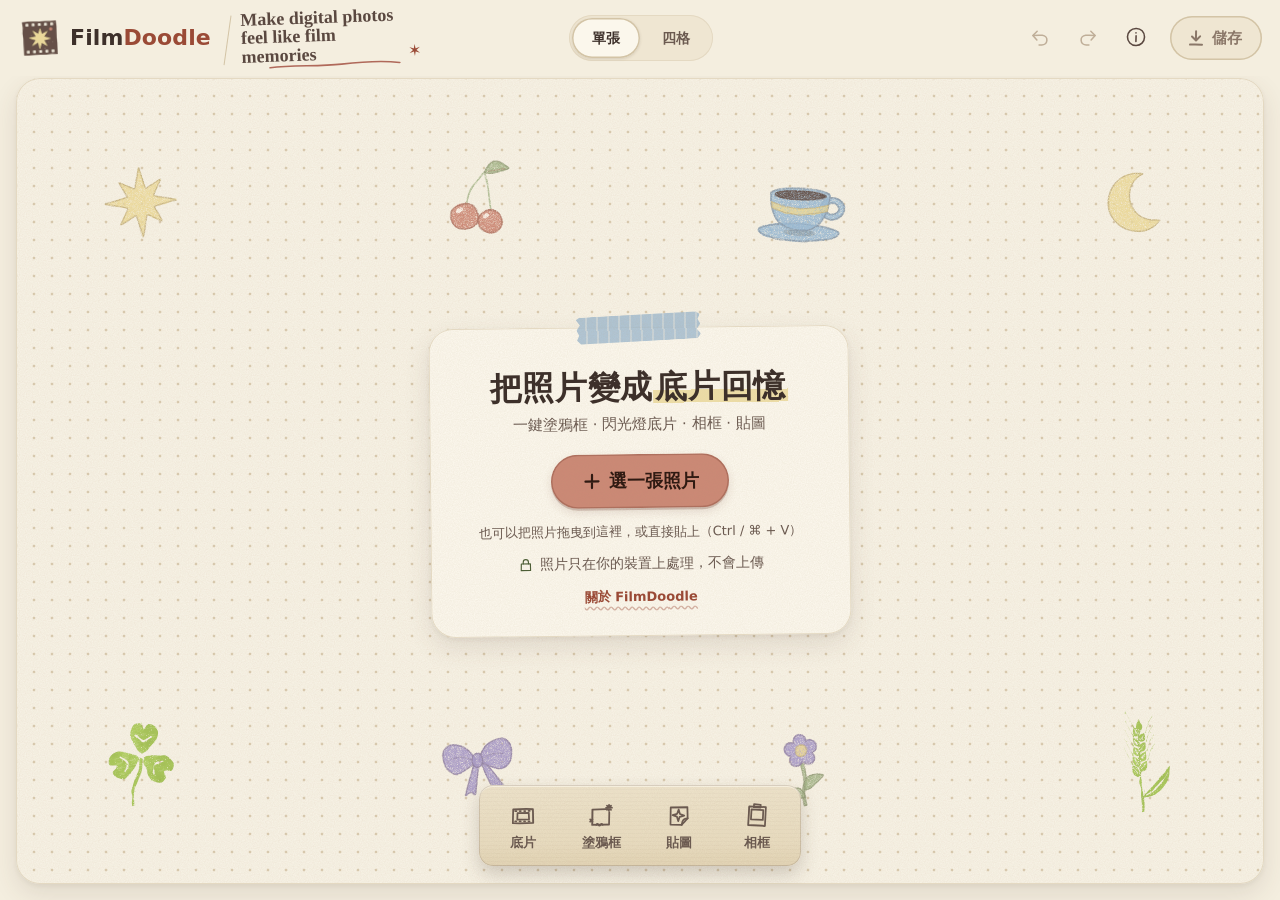
==== commit 0ca9e7aa: "Interaction fixes: tool window opens beside the photo and never covers the tray, cut-mode switch cle" ====
--- a/film/index.html
+++ b/film/index.html
@@ -299,6 +299,12 @@
 
         <!-- 文具：剪刀 -->
         <section class="pane" data-pane="crop" role="tabpanel" hidden>
+          <div class="sub crop-cut-link">
+            <span class="sub-label">剪下形狀</span>
+            <button class="chip" type="button" id="btnCropCut">
+              <svg viewBox="0 0 24 24" aria-hidden="true"><circle cx="6" cy="7" r="3"/><circle cx="6" cy="17" r="3"/><path d="M8.5 8.5L20 18M8.5 15.5L20 6"/></svg>剪這張照片</button>
+            <button class="chip" type="button" id="btnCropImport">匯入圖片來剪</button>
+          </div>
           <div id="cropFrame">
           <p class="note first" id="xfHint">直接在照片上<b>拖曳移動</b>、<b>兩指縮放和轉動</b>；也可以用下面的滑桿。</p>
           <div data-only="single">
--- a/film/style.css
+++ b/film/style.css
@@ -1663,3 +1663,5 @@
 #tapeMats .chip[aria-checked="true"] { background: var(--sel, #f3e3b8); border-color: var(--ink-2); font-weight: 700; }
 .seg button[aria-checked="true"] { background: #fffdf8; color: var(--ink); box-shadow: 0 1px 3px rgba(110, 72, 46, .18); }
 .cut-history > p, .sticker-grid > p.note { grid-column: 1 / -1; }
+.crop-cut-link { margin: 0 0 10px; padding-bottom: 10px; border-bottom: 1.5px dashed var(--line-2, #d9c9b0); }
+.crop-cut-link .chip { min-height: 44px; }
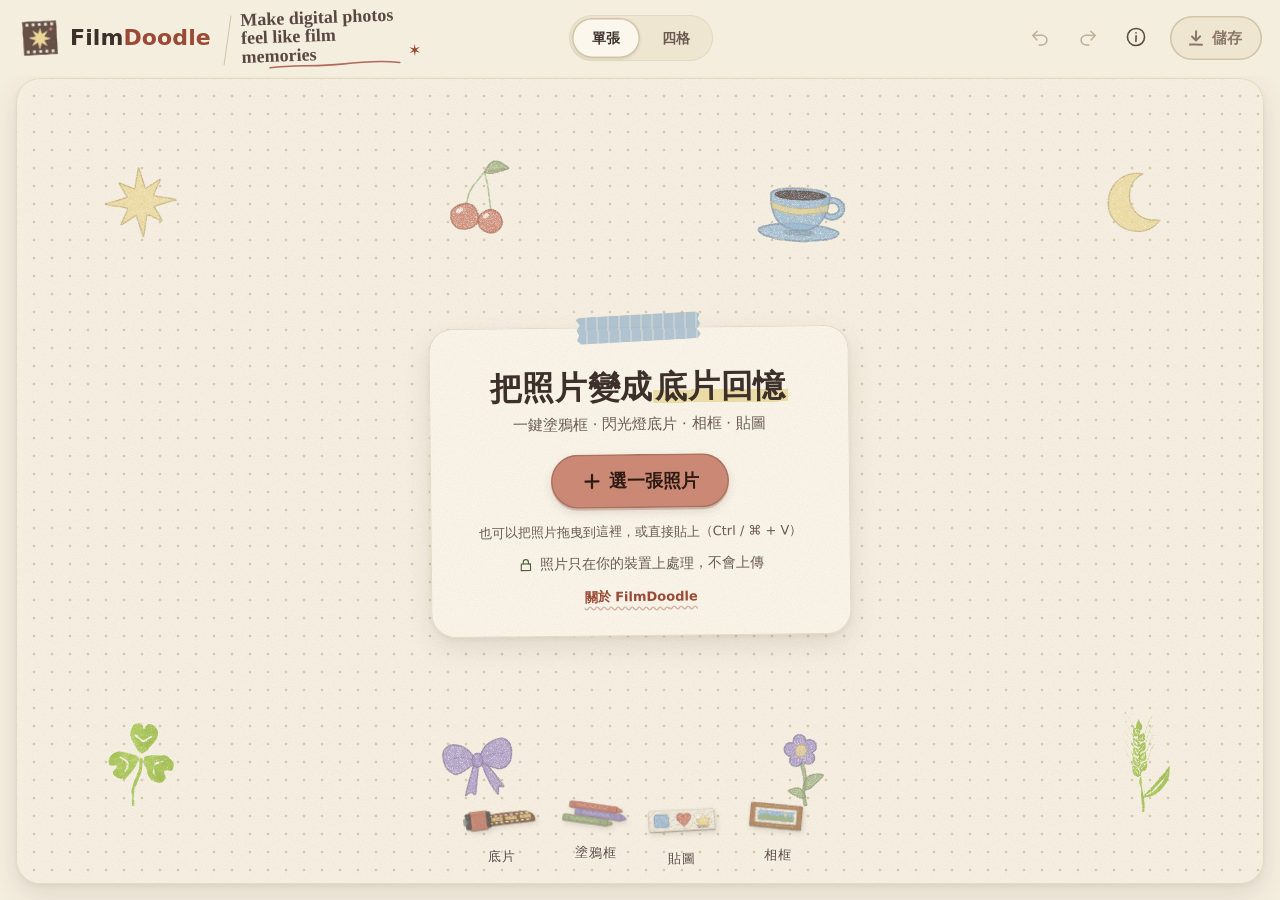
==== commit b2cf6cd5: "Interaction fixes: gentler Ctrl+wheel zoom, clearer hints, layers button on sticker bar, one-row sti" ====
--- a/film/index.html
+++ b/film/index.html
@@ -107,6 +107,11 @@
 
       <canvas class="view" id="view" hidden></canvas>
 
+      <div class="zoom-bar" id="zoomBar" role="group" aria-label="工作畫面大小">
+        <button type="button" id="btnZoomOutBtn" aria-label="縮小畫面">−</button>
+        <button type="button" id="zoomOut" aria-label="回到剛好的大小" title="回到剛好的大小">100%</button>
+        <button type="button" id="btnZoomIn" aria-label="放大畫面">＋</button>
+      </div>
       <div class="stage-tools" id="stageTools" hidden>
         <button class="chip-btn" id="btnCompare" type="button" aria-label="按住看原圖">
           <svg viewBox="0 0 24 24" aria-hidden="true"><path d="M12 3.6C16.8 3.4 20.6 7.2 20.5 12.1C20.4 16.8 16.7 20.5 11.9 20.4C7.2 20.3 3.5 16.6 3.6 11.9C3.7 7.3 7.3 3.7 12 3.6Z"/><path d="M12 3.6L11.9 20.4"/><path class="re" d="M13.5 7.1L17.4 5.8M13.4 10.6L19.7 8.6M13.3 14.1L20.2 12M13.3 17.6L18.9 15.8"/></svg>
@@ -121,6 +126,7 @@
           <button type="button" data-act="dup"><svg viewBox="0 0 24 24" aria-hidden="true"><path d="M8.3 8.2L19.8 8L20 19.8L8.1 20Z"/><path d="M15.9 7.9V4.2L4.2 4.1L4.1 15.9H7.9"/></svg><span>複製</span></button>
           <button type="button" data-act="front"><svg viewBox="0 0 24 24" aria-hidden="true"><path d="M12.1 19.3L11.9 5.1M6.1 10.9L12 5L17.9 11"/></svg><span>最上層</span></button>
           <button type="button" data-act="del" class="danger"><svg viewBox="0 0 24 24" aria-hidden="true"><path d="M4.9 7.1C9.6 6.9 14.4 6.9 19.1 7.1M9.9 6.9V4.5L14.1 4.4V6.9M6.9 7.2L8.1 19.9L15.9 20L17.1 7.2"/></svg><span>刪除</span></button>
+          <button type="button" data-act="layers"><svg viewBox="0 0 24 24" aria-hidden="true"><path d="M12 4.2L20.4 8.6L12 13L3.6 8.6Z"/><path d="M3.8 12.5L12 16.8L20.2 12.5"/><path d="M3.8 16.3L12 20.6L20.2 16.3"/></svg><span>圖層</span></button>
           <button type="button" data-act="done" class="ok"><svg viewBox="0 0 24 24" aria-hidden="true"><path d="M5 12.6L9.4 17.1L19.1 7.3"/></svg><span>完成</span></button>
         </div>
         <div class="swatches small" id="stickerColors" role="radiogroup" aria-label="貼圖顏色" hidden></div>
@@ -132,7 +138,7 @@
       </div>
     </section>
 
-    <aside class="panel" id="panel">
+    <aside class="panel main-panel" id="panel">
       <div class="panel-head">
         <h2 id="panelTitle">底片</h2>
         <p id="panelHint"></p>
@@ -342,6 +348,24 @@
           <div class="tape-grid" id="tapeGrid"></div>
         </section>
 
+      </div>
+    </aside>
+    <aside class="panel tool-panel" id="panel2">
+      <div class="panel-head">
+        <h2 id="panelTitle2">新增</h2>
+        <p id="panelHint2"></p>
+        <button class="panel-close" id="btnPanelClose2" type="button" aria-label="關閉文具視窗"><svg viewBox="0 0 24 24" aria-hidden="true"><path d="M6.2 6.4L17.6 17.8M17.8 6.2L6.4 17.6"/></svg><span>收起</span></button>
+      </div>
+      <div class="tab-body">
+        <!-- 文具：膠水・圖層 -->
+        <section class="pane" data-pane="glue" role="tabpanel" hidden>
+          <div class="sub first">
+            <button class="chip" type="button" id="btnGlueAll">全部黏好</button>
+            <button class="chip" type="button" id="btnUnglueAll">全部撕開</button>
+          </div>
+          <p class="note" id="layerEmpty">照片上還沒有貼圖、紙膠帶或剪下的圖。</p>
+          <ol class="layer-list" id="layerList" aria-label="圖層（上面的在最上層）"></ol>
+        </section>
       </div>
     </aside>
   </main>
--- a/film/style.css
+++ b/film/style.css
@@ -1164,7 +1164,7 @@
    ========================================================= */
 @media (max-width: 899px) {
   /* 選項收起來：只留底部導覽，照片變大 */
-  .app[data-panel="closed"] .panel { display: none; }
+  .app[data-panel="closed"] #panel { display: none; }
   /* 面板圓角露出底下同一張點點紙（不重疊，照片不會少高度） */
   .workspace { background: var(--dots), var(--stage); background-size: 18px 18px, auto; background-position: 9px 9px, 0 0; }
   .stage { box-shadow: inset 0 1px 0 var(--line); }
@@ -1642,7 +1642,7 @@
     flex-direction: column;
     box-shadow: inset 0 0 0 1px var(--line), 0 18px 40px rgba(60, 44, 34, .24), 0 2px 6px rgba(60, 44, 34, .12);
   }
-  .app[data-panel="closed"] .panel { display: none; }
+  .app[data-panel="closed"] #panel { display: none; }
   .panel .tab-body { flex: 1; min-height: 0; height: auto; overflow-y: auto; }
   .panel-head { cursor: grab; user-select: none; touch-action: none; position: relative; }
   .panel-head.dragging { cursor: grabbing; }
@@ -1665,3 +1665,210 @@
 .cut-history > p, .sticker-grid > p.note { grid-column: 1 / -1; }
 .crop-cut-link { margin: 0 0 10px; padding-bottom: 10px; border-bottom: 1.5px dashed var(--line-2, #d9c9b0); }
 .crop-cut-link .chip { min-height: 44px; }
+/* QA：貼圖動作列在小視窗之上；收起鈕 44px */
+.sticker-bar { z-index: 30; }
+@media (min-width: 900px) { .panel-close { min-width: 44px; justify-content: center; } }
+
+/* =========================================================
+   第八版：兩個視窗（主要編輯／文具）各自開關；膠水・圖層；工作畫面縮放
+   ========================================================= */
+.app[data-panel2="closed"] #panel2 { display: none; }
+@media (max-width: 899px) { #panel2 { order: 8; } }
+.layer-list { list-style: none; margin: 8px 0 0; padding: 0; display: flex; flex-direction: column; gap: 6px; }
+.layer { display: flex; align-items: center; gap: 6px; padding: 4px 6px; border-radius: 12px; background: var(--paper, #fffdf9); box-shadow: inset 0 0 0 1px var(--line); }
+.layer.on { box-shadow: inset 0 0 0 2px var(--ink-2); background: #fbf3df; }
+.layer .l-thumb { width: 44px; height: 44px; flex: none; border-radius: 8px; background: repeating-conic-gradient(#efe6d4 0 25%, #fbf7ee 0 50%) 0 0 / 10px 10px; }
+.layer .l-name { flex: 1; min-width: 0; min-height: 44px; border: 0; background: none; text-align: left; font: 700 13px/1.3 var(--round); color: var(--ink); overflow: hidden; text-overflow: ellipsis; white-space: nowrap; }
+.layer .round-btn { width: 40px; height: 44px; flex: none; }
+.layer .l-glue[aria-pressed="true"] { background: #e9d79a; font-weight: 700; }
+.layer.glued .l-name::after { content: " ・黏住"; color: var(--muted); font-weight: 500; }
+.zoom-bar { position: absolute; top: 10px; right: 10px; z-index: 6; display: flex; gap: 2px; padding: 2px; border-radius: 999px; background: rgba(255, 253, 248, .92); box-shadow: inset 0 0 0 1px var(--line), 0 2px 6px rgba(60, 44, 34, .12); }
+.zoom-bar button { min-width: 44px; min-height: 40px; border: 0; border-radius: 999px; background: transparent; color: var(--ink); font: 700 13px/1 var(--round); }
+.zoom-bar button:hover { background: var(--paper-2, #f3ead8); }
+.app[data-has-photo="false"] .zoom-bar { display: none; }
+.viewport { position: absolute; display: flex; overflow: hidden; }
+.app[data-has-photo="false"] .viewport { display: none; }
+.app[data-zoomed="true"] .viewport { overflow: auto; }
+.viewport .view { margin: auto; flex: none; }
+.app[data-zoomed="true"] .view { margin: auto; flex: none; }
+@media (max-width: 899px) { .zoom-bar { top: 8px; right: 8px; } .zoom-bar button { min-height: 44px; } }
+@media (min-width: 900px) { .zoom-bar { top: auto; bottom: 22px; right: 18px; z-index: 25; } }
+.sticker-grid .kao-btn { aspect-ratio: auto; min-height: 56px; grid-column: span 2; font: 700 15px/1.2 var(--round); background: #fffdf6; border-radius: 12px; border: 1px solid var(--line); }
+
+/* =========================================================
+   第八版之二（網站 v10）：數位工作桌——文具直接散放在點點紙上，沒有托盤
+   主要編輯（底片、塗鴉框、貼圖、相框）和文具（新增、裁切、膠帶、膠水、整理）同一套
+   ========================================================= */
+/* 拿掉托盤：沒有背景、外框、陰影 */
+.stationery,
+.stationery-dock .rail,
+.rail { background: none; box-shadow: none; }
+.app[data-panel="closed"] .rail { box-shadow: none; }
+.stationery { padding: 0 2px; border-radius: 0; overflow: visible; }
+
+/* 每件文具：角度（--tilt）、高低（--dy）、標籤歪斜（--lr）都不一樣，像隨手放下 */
+.tool, .rail button { --tilt: -8deg; --nudge: 0px; --dy: 0px; --lr: 0deg; transform: translateY(var(--dy)); }
+.rail button[data-tab="film"]    { --tilt: -7deg;  --dy: 1px;  --lr: -2deg; --nudge: -1px; }
+.rail button[data-tab="doodle"]  { --tilt: 8deg;   --dy: -3px; --lr: 1.5deg; --nudge: 1px; }
+.rail button[data-tab="sticker"] { --tilt: -3deg;  --dy: 3px;  --lr: -1deg; --nudge: 0px; }
+.rail button[data-tab="frame"]   { --tilt: 5deg;   --dy: -1px; --lr: 2deg;  --nudge: -2px; }
+.tool[data-tool="add"]  { --tilt: -10deg; --dy: 2px;  --lr: 1deg;  --nudge: -1px; }
+.tool[data-tool="crop"] { --tilt: 11deg;  --dy: -3px; --lr: -2deg; --nudge: 2px; }
+.tool[data-tool="tape"] { --tilt: -4deg;  --dy: 1px;  --lr: 1.5deg; --nudge: 0px; }
+.tool[data-tool="glue"] { --tilt: 7deg;   --dy: -2px; --lr: -1deg; --nudge: 1px; }
+.tool.tool-edit         { --tilt: -15deg; --dy: 3px;  --lr: 2deg;  --nudge: -1px; }
+
+/* 主要編輯的按鈕改成和文具一樣的擺法（canvas 文具＋下方小字） */
+.rail button {
+  display: block;
+  gap: 0;
+  padding: 0;
+  border-radius: 12px;
+  background: transparent;
+  min-height: 62px;
+}
+.rail button::before { display: none; }
+.tool .tool-art,
+.rail .tool-art {
+  position: absolute;
+  left: 50%;
+  top: 21px;
+  display: block;
+  width: 64px;
+  height: auto;
+  aspect-ratio: 160 / 56;
+  pointer-events: none;
+  transform: translate(-50%, -50%) translateX(var(--nudge)) rotate(var(--tilt));
+  /* 實物放在紙上：貼地的短影＋往右下散開的柔影 */
+  filter: drop-shadow(0 1px .5px rgba(60, 40, 30, .34)) drop-shadow(2px 3px 2.5px rgba(60, 40, 30, .14));
+  transition: transform .22s cubic-bezier(.3, 1.4, .5, 1), filter .22s;
+}
+
+/* 標籤：小小的鉛筆字，有一點歪；字後面墊一圈紙色，點點不會干擾閱讀 */
+.tool .tool-name,
+.rail button > span {
+  position: absolute;
+  left: 50%;
+  right: auto;
+  bottom: 3px;
+  width: max-content;
+  height: 16px;
+  font: 500 12px/16px var(--round);
+  letter-spacing: .06em;
+  color: var(--ink-2);                 /* 點點紙 #f7f2e5 上 7.8:1 */
+  text-align: center;
+  white-space: nowrap;
+  text-shadow: 0 0 2px var(--stage), 0 0 3px var(--stage), 0 0 5px var(--stage);
+  transform: translateX(-50%) rotate(var(--lr));
+  pointer-events: none;
+  transition: transform .2s, color .15s;
+}
+
+/* 選中＝被拿起來：上移、轉正、影子拉長；字變深赤陶＋鉛筆底線 */
+.tool[aria-pressed="true"] .tool-art,
+.tool.glued .tool-art,
+.rail button[aria-selected="true"] .tool-art {
+  transform: translate(-50%, -50%) translateY(-8px) rotate(0deg) scale(1.04);
+  filter: drop-shadow(0 2px 1px rgba(60, 40, 30, .14)) drop-shadow(3px 11px 6px rgba(60, 40, 30, .2));
+}
+.tool[aria-pressed="true"] .tool-name,
+.tool.glued .tool-name,
+.rail button[aria-selected="true"] > span {
+  font-weight: 700;
+  color: #843c2b;                      /* 深赤陶：點點紙上 6.6:1 */
+  -webkit-text-stroke: 0;
+  transform: translateX(-50%) rotate(0deg);
+}
+.tool.glued .tool-name { color: var(--sage-ink); }
+.tool[aria-pressed="true"] .tool-name::after,
+.tool.glued .tool-name::after,
+.rail button[aria-selected="true"] > span::after {
+  content: "";
+  position: absolute;
+  left: -4px;
+  right: -4px;
+  bottom: -3px;
+  width: auto;
+  height: 5px;
+  margin: 0;
+  background: var(--pencil) center / 100% 100% no-repeat;
+}
+.rail button[aria-selected="true"] svg { color: inherit; }
+/* 按下：往下沉 */
+.tool:active .tool-art,
+.rail button:not([aria-selected="true"]):active .tool-art { transform: translate(-50%, -50%) translateX(var(--nudge)) translateY(1px) rotate(var(--tilt)); filter: drop-shadow(0 .5px .4px rgba(60, 40, 30, .35)); }
+.tool[aria-pressed="true"]:active .tool-art, .tool.glued:active .tool-art { transform: translate(-50%, -50%) translateY(-6px) rotate(0deg) scale(1.04); }
+
+/* 「整理」不再用虛線隔開，靠留白 */
+.tool-edit::before { display: none; }
+.tool-edit { margin-left: 4px; }
+.tool-edit .tool-art { width: 52px; }
+
+@media (hover: hover) {
+  .rail button:not([aria-selected="true"]):hover { background: transparent; }
+  /* 滑過：手指碰一下，文具微微抬起（不轉正，和選中分得出來） */
+  .tool:not([aria-pressed="true"]):not(.glued):hover .tool-art,
+  .rail button:not([aria-selected="true"]):hover .tool-art {
+    transform: translate(-50%, -50%) translateX(var(--nudge)) translateY(-3px) rotate(var(--tilt));
+    filter: drop-shadow(0 2px 1px rgba(60, 40, 30, .22)) drop-shadow(2px 6px 4px rgba(60, 40, 30, .16));
+  }
+  .tool:not([aria-pressed="true"]):not(.glued):hover .tool-name,
+  .rail button:not([aria-selected="true"]):hover > span { color: var(--ink); }
+}
+
+/* 手機：底部導覽和文具列都是同一張點點紙，沒有白底條 */
+@media (max-width: 899px) {
+  /* 同一張點點紙（不透明：抽屜裡的卡片不會透出來），沒有上緣線與陰影 */
+  .rail { background: var(--grain) 0 0 / 180px 180px, var(--dots) 9px 9px / 18px 18px, var(--stage); padding-top: 4px; }
+  .rail button { flex: 1; min-height: 62px; }
+  .rail .tool-art { width: 62px; top: 22px; }
+  .stationery-dock { bottom: 4px; }
+  .tool { height: 62px; }
+  .tool .tool-art { top: 21px; }
+}
+
+/* 電腦：兩組文具散放在畫布底部中間，兩組之間只用留白分開 */
+@media (min-width: 900px) {
+  .stationery-dock { bottom: 14px; gap: 40px; align-items: flex-end; }
+  .stationery-dock .rail { gap: 0; padding: 0 2px; border-radius: 0; }
+  .stationery { gap: 0; }
+  .tool,
+  .stationery-dock .rail button { width: 88px; height: 80px; min-height: 80px; border-radius: 14px; font-size: inherit; }
+  .tool .tool-art,
+  .stationery-dock .rail .tool-art { width: 76px; top: 27px; }
+  .tool .tool-name,
+  .rail button > span { bottom: 6px; font-size: 13px; }
+  .tool-edit { width: 74px; margin-left: 12px; }
+  .tool-edit .tool-art { width: 60px; }
+  /* 間距不平均：像一件一件放下去 */
+  .stationery-dock .rail button[data-tab="doodle"]  { margin-left: 6px; }
+  .stationery-dock .rail button[data-tab="sticker"] { margin-left: -2px; }
+  .stationery-dock .rail button[data-tab="frame"]   { margin-left: 8px; }
+  .tool[data-tool="crop"] { margin-left: 4px; }
+  .tool[data-tool="tape"] { margin-left: -1px; }
+  .tool[data-tool="glue"] { margin-left: 7px; }
+}
+/* 畫布不夠寬：文具往左讓出右下角的縮放鈕 */
+@media (min-width: 900px) and (max-width: 1279px) {
+  .stationery-dock { padding: 0 184px 0 16px; }
+}
+@media (min-width: 900px) and (max-width: 1279px) {
+  .stationery-dock { gap: 28px; }
+  .tool,
+  .stationery-dock .rail button { width: 80px; height: 76px; min-height: 76px; }
+  .tool .tool-art,
+  .stationery-dock .rail .tool-art { width: 68px; top: 25px; }
+  .tool-edit { width: 66px; margin-left: 8px; }
+  .tool-edit .tool-art { width: 54px; }
+}
+/* 縮放鈕也要 44px 高 */
+.zoom-bar button { min-height: 44px; }
+
+/* 互動審查（v10）：貼圖分類一行橫向捲動、膠水列寫清楚、名稱可以兩行 */
+#stickerCats { flex-wrap: nowrap !important; overflow-x: auto !important; scrollbar-width: thin; padding-bottom: 6px; }
+#stickerCats .chip { flex: none; white-space: nowrap; width: auto; padding: 0 12px; }
+.layer .l-glue { width: auto; min-width: 52px; padding: 0 8px; border-radius: 999px; font-size: 12.5px; }
+.layer.glued .l-glue { background: #fbf3df; }
+.layer.glued .l-name::after { content: " 🔒已黏"; }
+.layer .l-name { white-space: normal; display: -webkit-box; -webkit-line-clamp: 2; -webkit-box-orient: vertical; line-height: 1.25; }
+@media (max-width: 899px) { #zoomOut { display: none; } .zoom-bar { opacity: .85; } }
